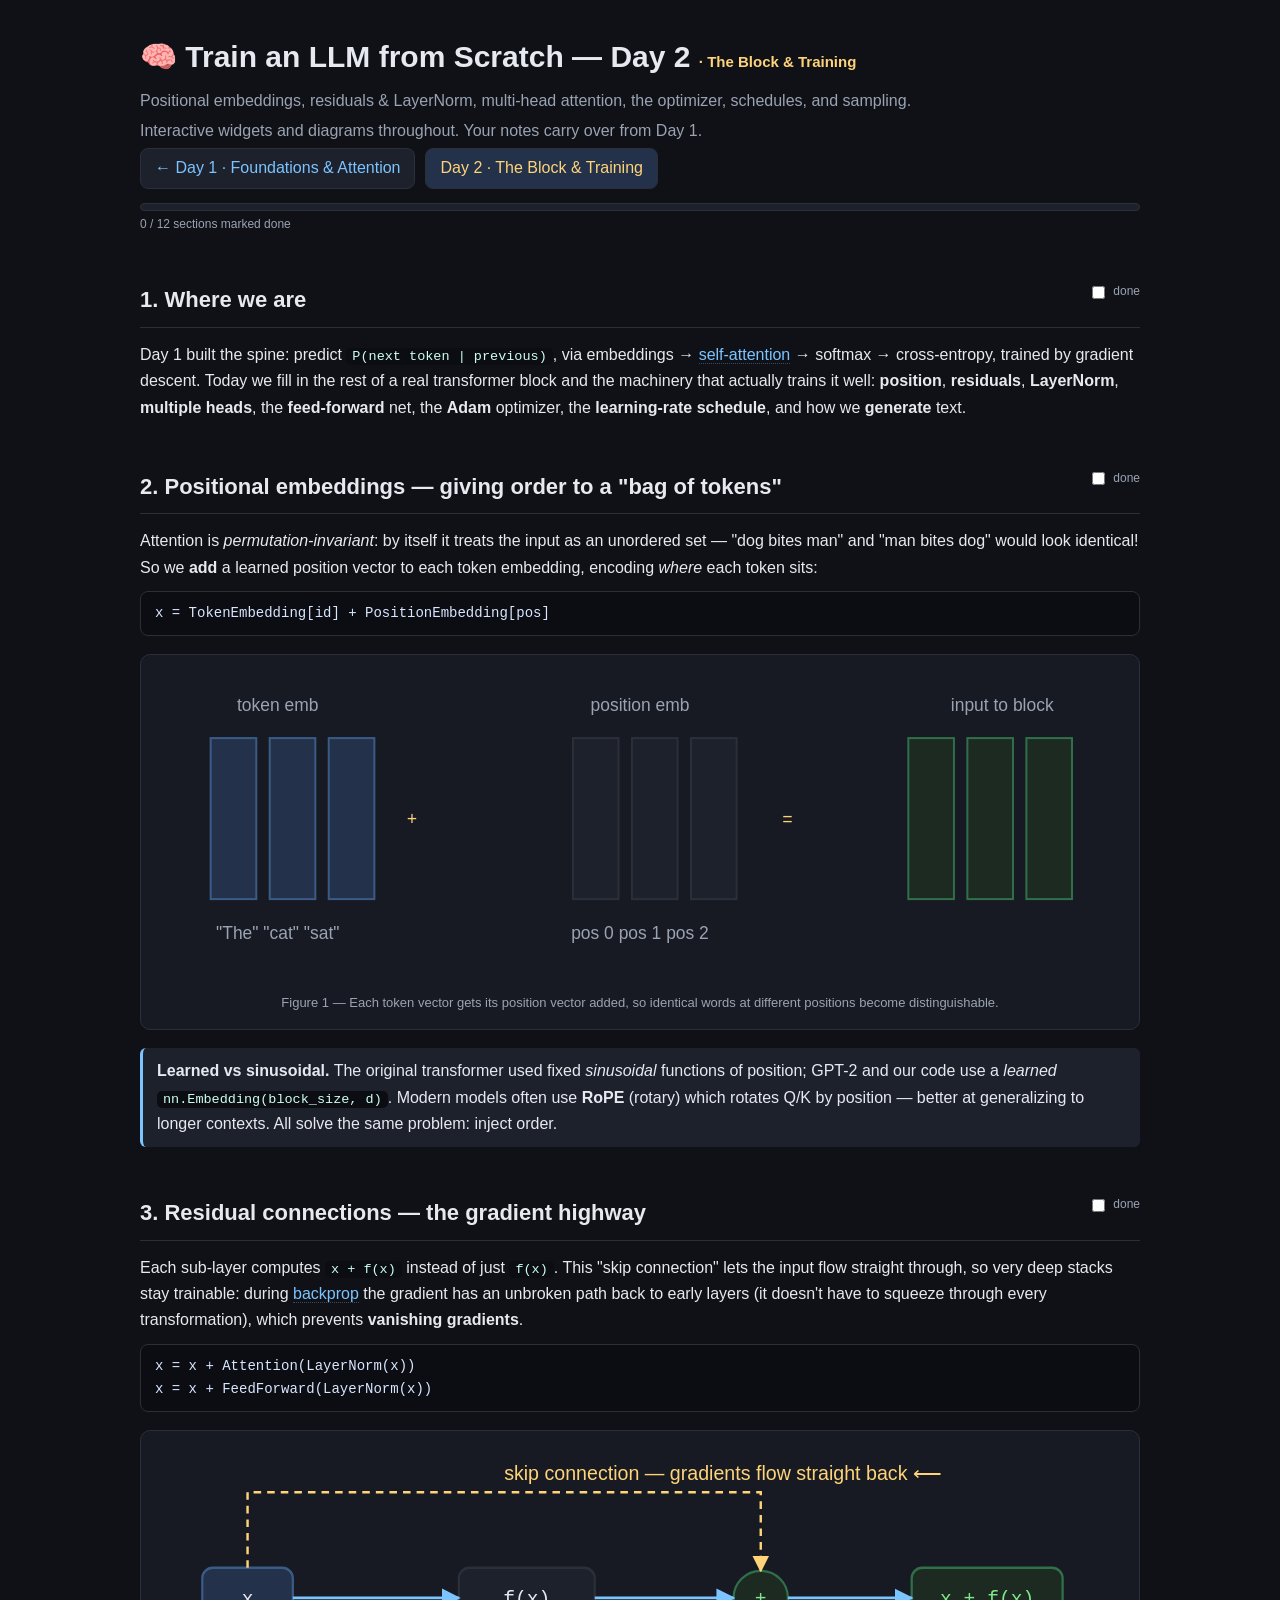
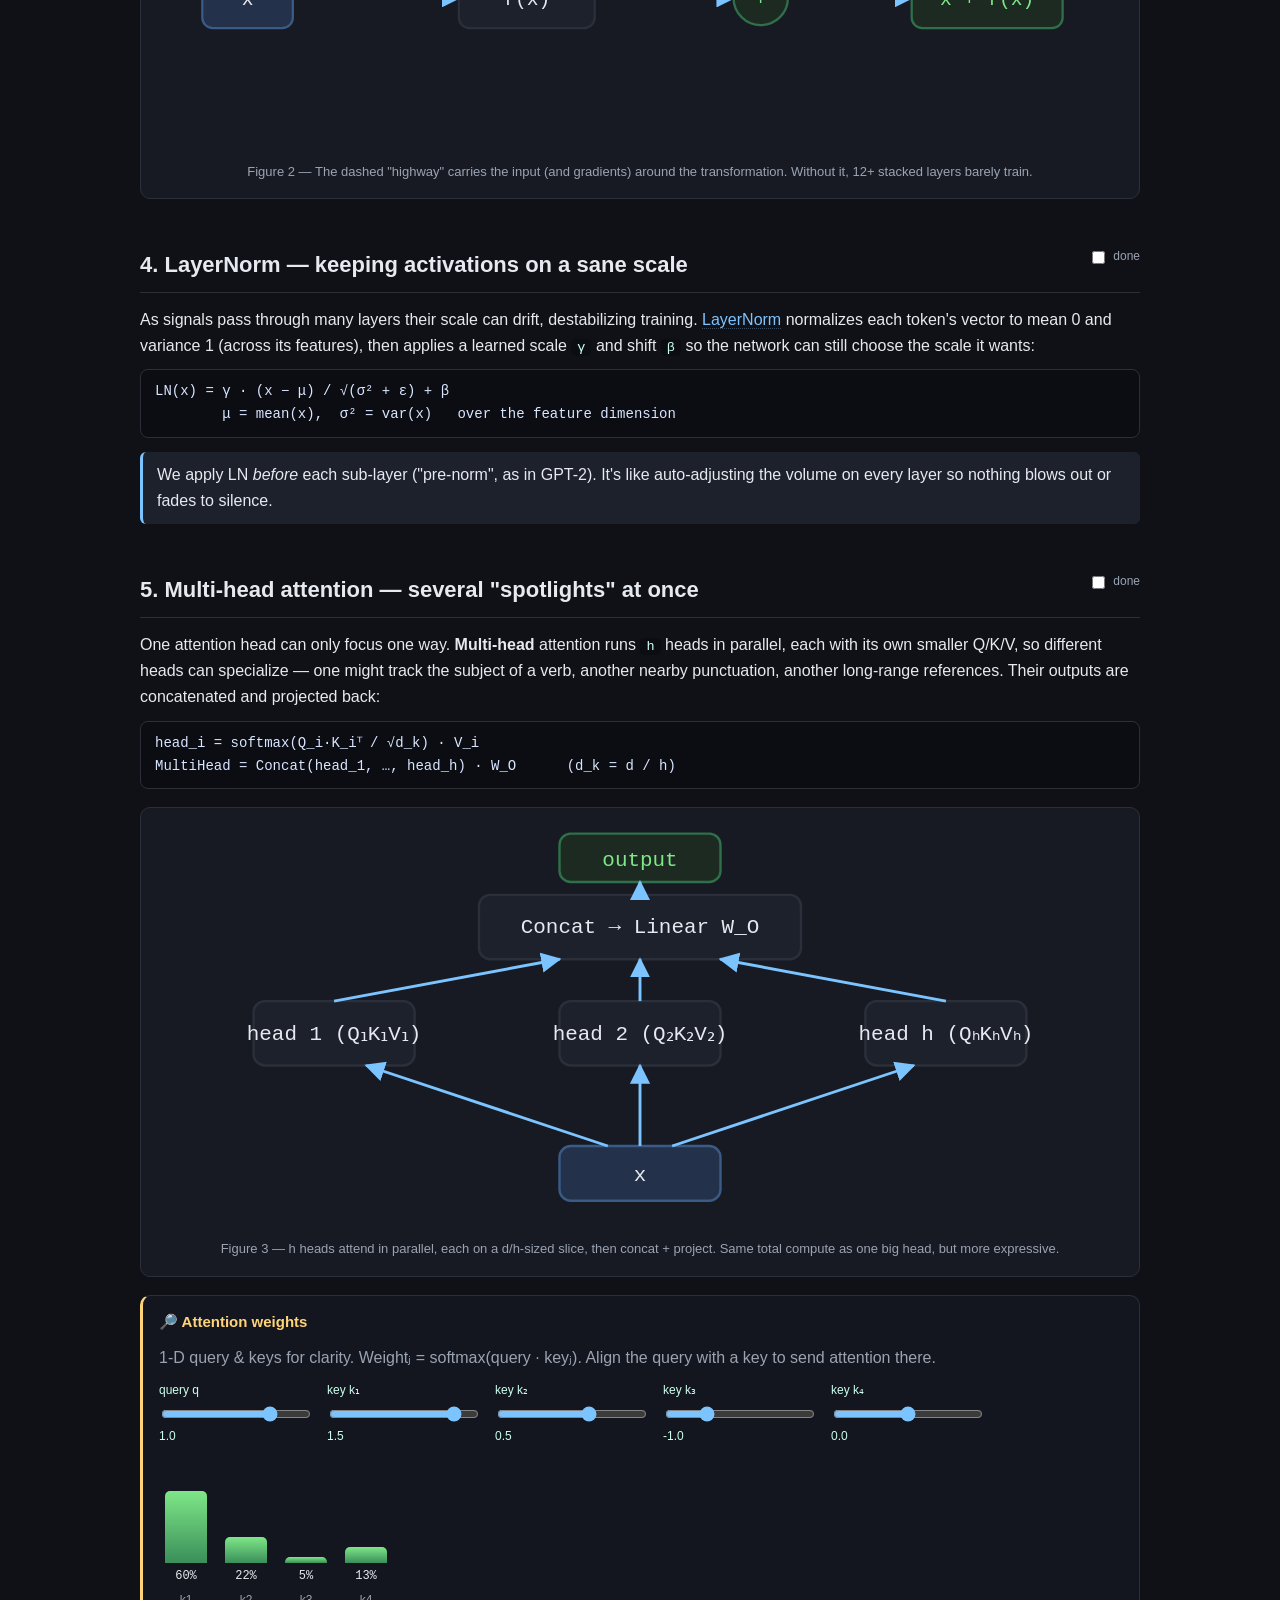
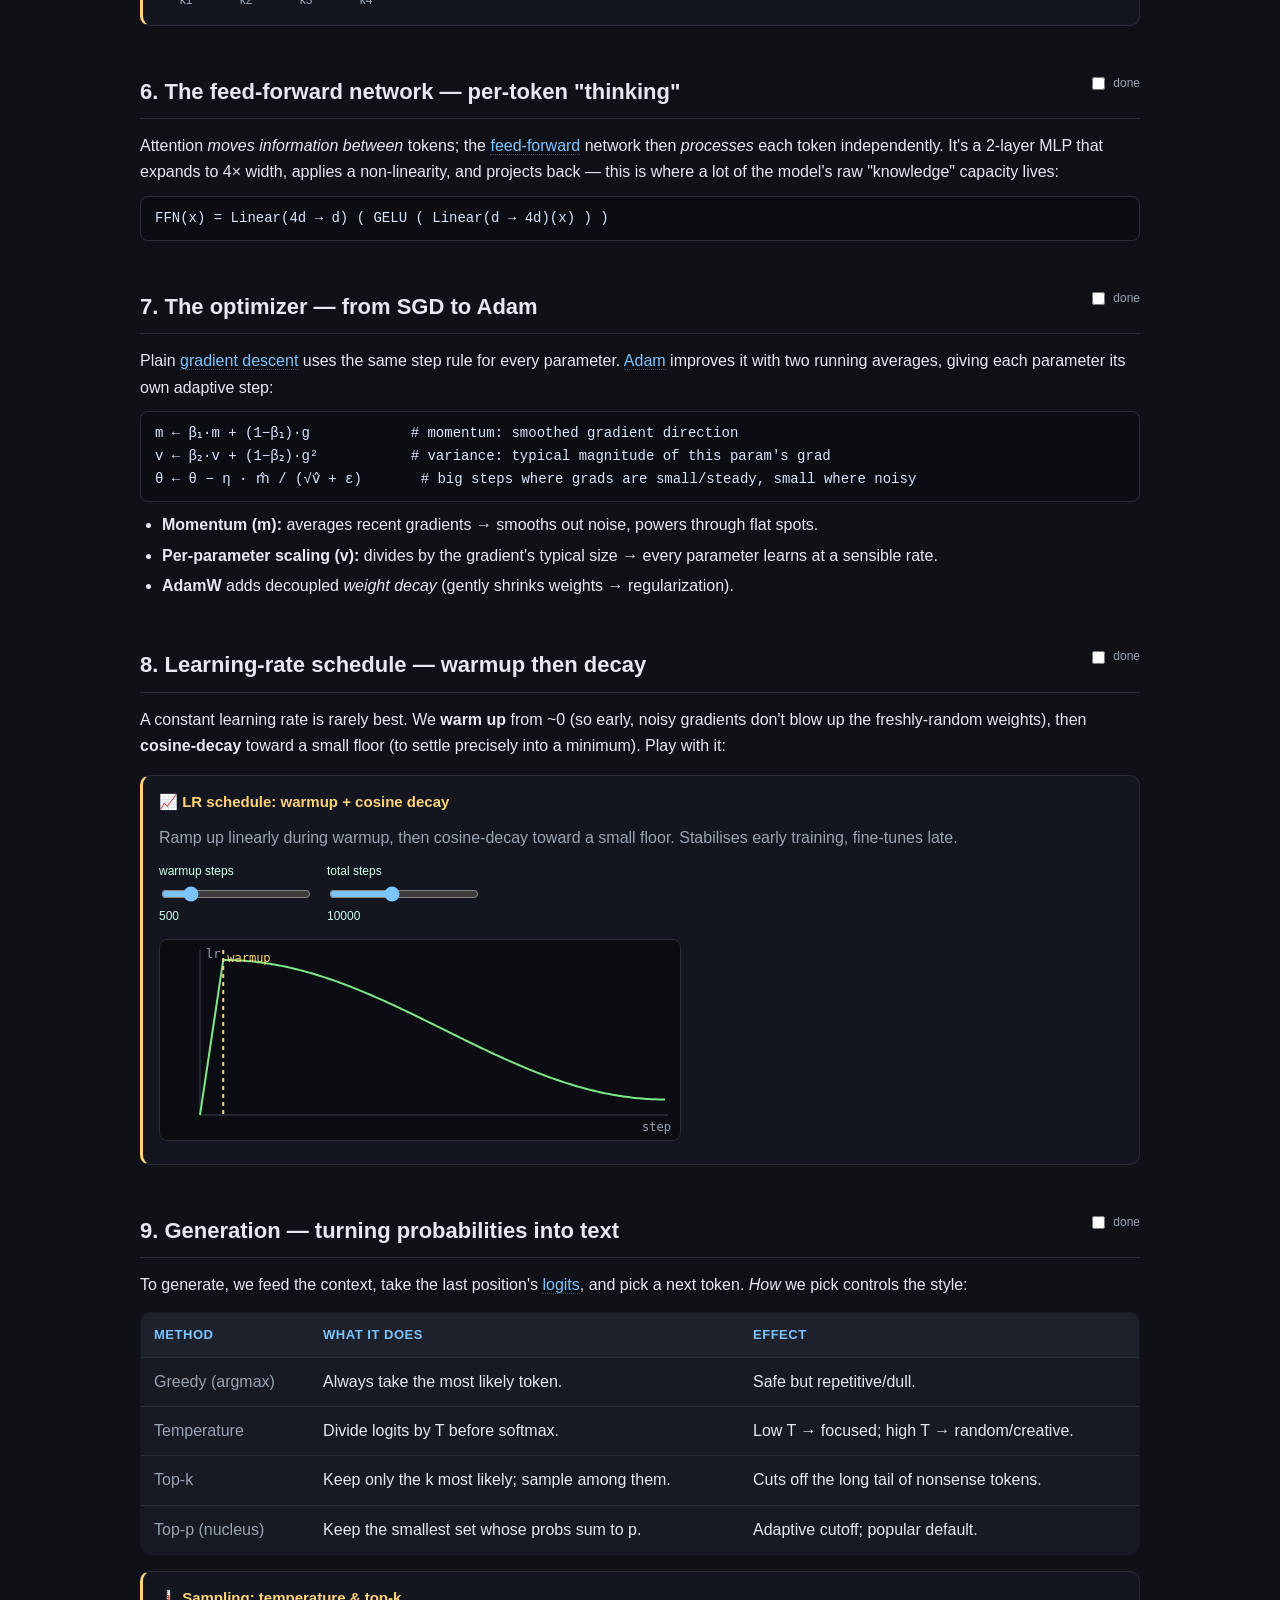
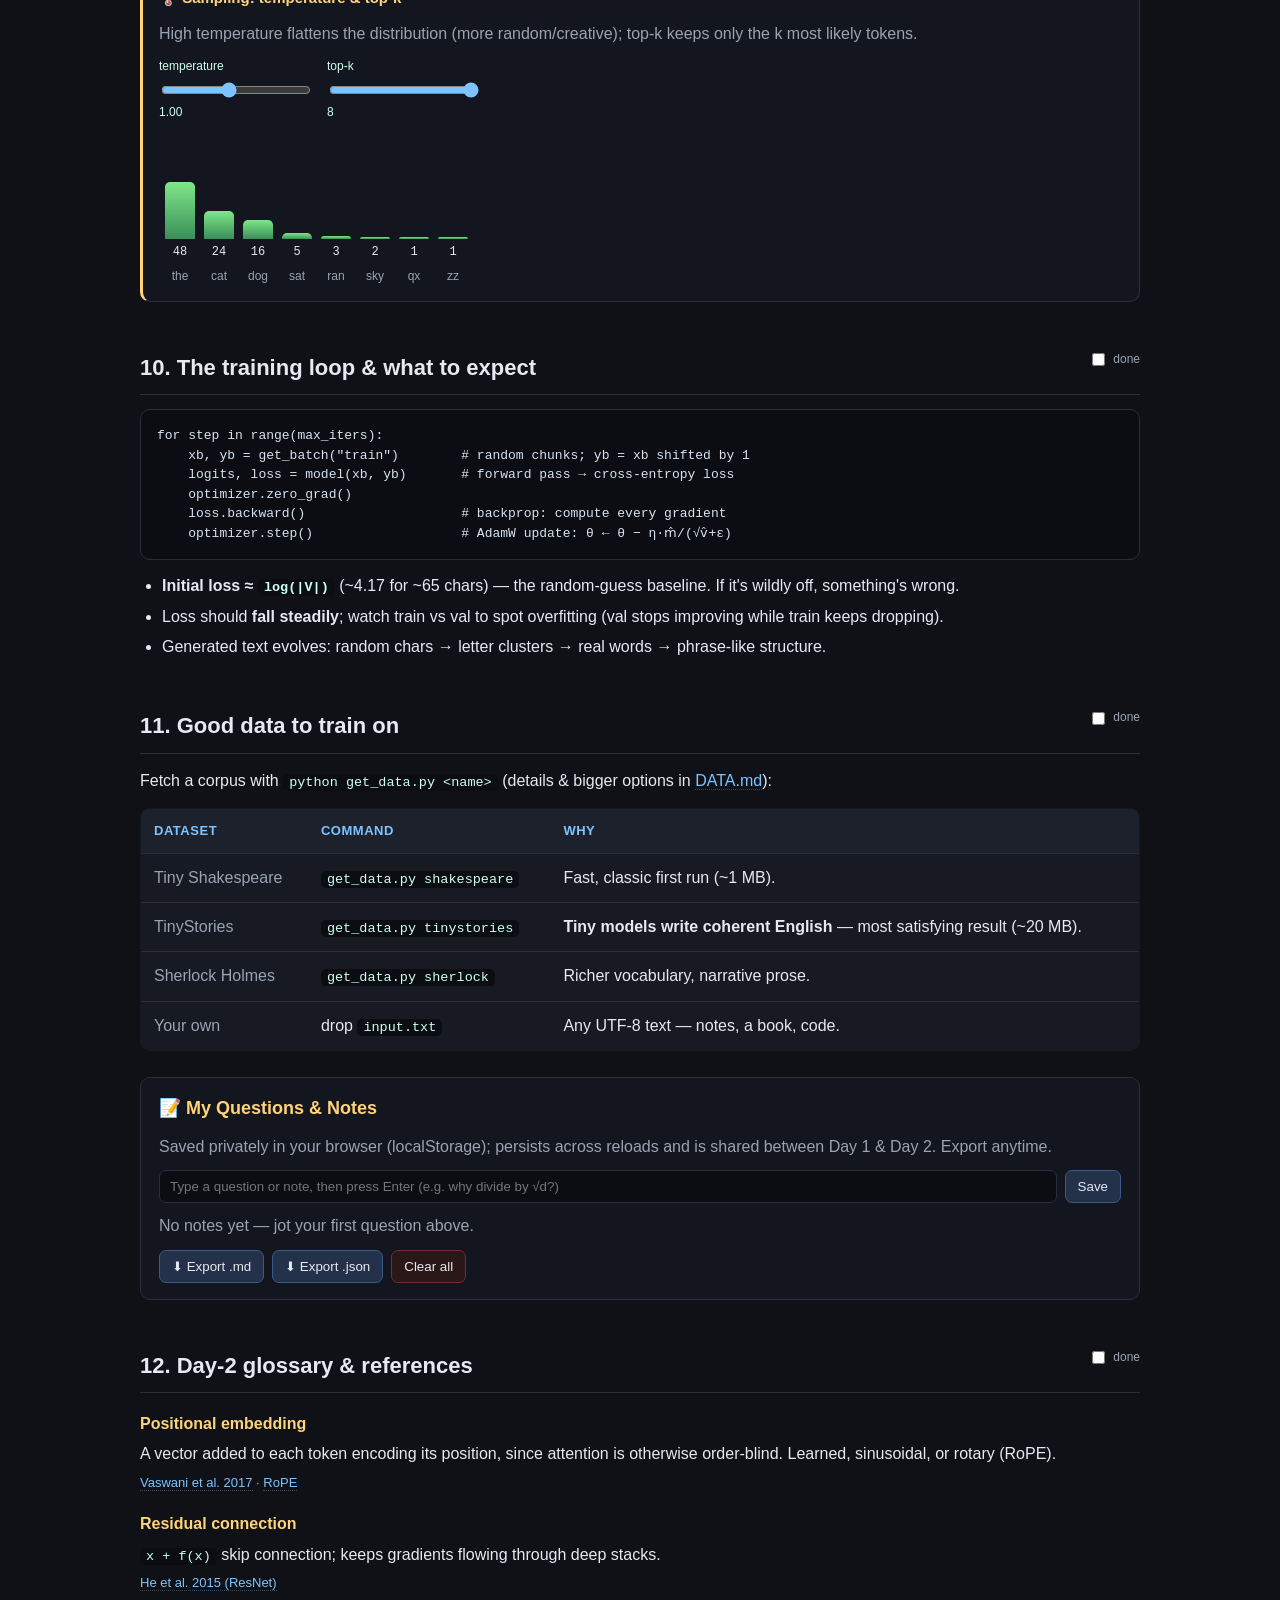
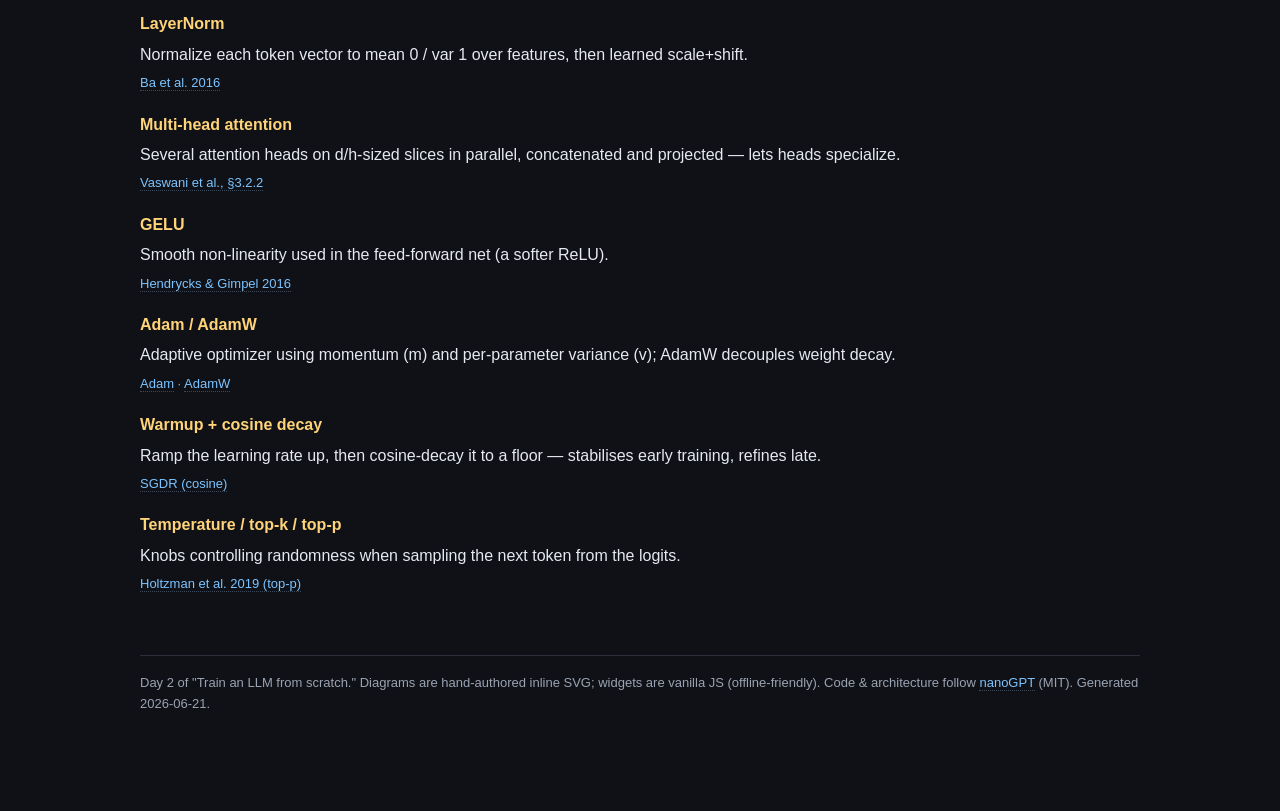
==== gpt_tutorial/day2.html @ d4f3168d "Make tutorial interactive + add Day 2, datasets, and question logging - assets/app.js + app.css: loc" ====
<!DOCTYPE html>
<html lang="en">
<head>
<meta charset="utf-8">
<meta name="viewport" content="width=device-width, initial-scale=1">
<title>Train an LLM from Scratch — Day 2</title>
<style>
  :root{
    --bg:#0f1117; --panel:#171a23; --panel2:#1d212c; --text:#e6e9ef;
    --muted:#9aa3b2; --accent:#7cc4ff; --accent2:#ffd479; --line:#2a2f3a;
    --good:#7ee787; --code:#0b0d13; --warn:#ff9d7c;
  }
  *{box-sizing:border-box}
  body{margin:0;background:var(--bg);color:var(--text);
    font:16px/1.65 -apple-system,BlinkMacSystemFont,"Segoe UI",Roboto,Helvetica,Arial,sans-serif;}
  .wrap{max-width:1040px;margin:0 auto;padding:32px 20px 96px;}
  header h1{font-size:30px;margin:0 0 6px;}
  header .sub{color:var(--muted);margin:0 0 4px;}
  h2{margin:48px 0 14px;font-size:22px;border-bottom:1px solid var(--line);padding-bottom:8px;}
  h3{margin:26px 0 10px;font-size:18px;color:var(--accent2);}
  p{margin:10px 0;}
  a{color:var(--accent);text-decoration:none;border-bottom:1px dotted #3a4a5a;}
  a:hover{border-bottom-style:solid;}
  code{background:var(--code);padding:1px 6px;border-radius:5px;font-family:"SF Mono",ui-monospace,Menlo,Consolas,monospace;font-size:13.5px;color:#cfe;}
  .formula{display:block;background:var(--code);border:1px solid var(--line);border-radius:8px;
    padding:10px 14px;margin:10px 0;font-family:"SF Mono",ui-monospace,Menlo,Consolas,monospace;
    font-size:14px;color:#d9e6ff;overflow-x:auto;white-space:pre;}
  table{width:100%;border-collapse:collapse;margin:14px 0;background:var(--panel);
    border:1px solid var(--line);border-radius:10px;overflow:hidden;}
  th,td{text-align:left;padding:11px 13px;border-bottom:1px solid var(--line);vertical-align:top;}
  th{background:var(--panel2);color:var(--accent);font-size:13px;text-transform:uppercase;letter-spacing:.04em;}
  tr:last-child td{border-bottom:none;}
  td:first-child{color:var(--muted);}
  .glossary dt{font-weight:700;color:var(--accent2);margin-top:18px;}
  .glossary dd{margin:4px 0 0;}
  .glossary .refs{font-size:13px;color:var(--muted);margin-top:4px;}
  pre.code{background:var(--code);border:1px solid var(--line);border-radius:10px;
    padding:16px;overflow-x:auto;font-size:13px;line-height:1.5;
    font-family:"SF Mono",ui-monospace,Menlo,Consolas,monospace;color:#d6e2f0;}
  .note{background:var(--panel2);border-left:3px solid var(--accent);padding:10px 14px;border-radius:6px;margin:14px 0;}
  ul{margin:8px 0;padding-left:22px;} li{margin:4px 0;}
  footer{margin-top:60px;color:var(--muted);font-size:13px;border-top:1px solid var(--line);padding-top:16px;}
  .back{font-size:12px;color:var(--muted);}
  figure{margin:18px 0;background:var(--panel);border:1px solid var(--line);border-radius:10px;padding:16px;}
  figure svg{display:block;width:100%;height:auto;}
  figcaption{color:var(--muted);font-size:13px;margin-top:12px;text-align:center;}
  figure svg text{fill:#e6e9ef;font-family:-apple-system,Segoe UI,Roboto,sans-serif;font-size:13px;}
  figure svg .mut{fill:#9aa3b2;} figure svg .acc{fill:#7cc4ff;} figure svg .acc2{fill:#ffd479;}
  figure svg .good{fill:#7ee787;} figure svg .warn{fill:#ff9d7c;}
  figure svg .mono{font-family:"SF Mono",ui-monospace,Menlo,Consolas,monospace;}
  figure svg .box{fill:#1d212c;stroke:#2a2f3a;stroke-width:1.5;}
  figure svg .boxa{fill:#23314a;stroke:#3a5b86;stroke-width:1.5;}
  figure svg .boxg{fill:#1d2a22;stroke:#2f6f49;stroke-width:1.5;}
  figure svg .edge{stroke:#7cc4ff;stroke-width:1.8;fill:none;}
  figure svg .edged{stroke:#ffd479;stroke-width:1.6;fill:none;stroke-dasharray:5 4;}
  figure svg .axis{stroke:#3a4150;stroke-width:1.2;}
</style>
<link rel="stylesheet" href="assets/app.css">
</head>
<body data-page="day2">
<svg width="0" height="0" style="position:absolute" aria-hidden="true"><defs>
  <marker id="arrow" viewBox="0 0 10 10" refX="9" refY="5" markerWidth="7" markerHeight="7" orient="auto-start-reverse">
    <path d="M0,0 L10,5 L0,10 z" fill="#7cc4ff"/></marker>
  <marker id="arrowy" viewBox="0 0 10 10" refX="9" refY="5" markerWidth="7" markerHeight="7" orient="auto-start-reverse">
    <path d="M0,0 L10,5 L0,10 z" fill="#ffd479"/></marker>
  <marker id="arrowg" viewBox="0 0 10 10" refX="9" refY="5" markerWidth="7" markerHeight="7" orient="auto-start-reverse">
    <path d="M0,0 L10,5 L0,10 z" fill="#7ee787"/></marker>
</defs></svg>

<div class="wrap">

<header>
  <h1>🧠 Train an LLM from Scratch — Day 2 <span style="font-size:15px;color:var(--accent2)">· The Block &amp; Training</span></h1>
  <p class="sub">Positional embeddings, residuals &amp; LayerNorm, multi-head attention, the optimizer, schedules, and sampling.</p>
  <p class="sub">Interactive widgets and diagrams throughout. Your notes carry over from Day 1.</p>
</header>

<nav class="topnav">
  <a href="day1.html">← Day 1 · Foundations &amp; Attention</a>
  <a href="day2.html" class="active">Day 2 · The Block &amp; Training</a>
</nav>
<div id="progress-wrap">
  <div id="progress-track"><div id="progress-bar"></div></div>
  <div id="progress-label"></div>
</div>

<!-- ============================ RECAP ============================ -->
<h2 id="recap">1. Where we are</h2>
<p>
Day 1 built the spine: predict <code>P(next token | previous)</code>, via embeddings → <a href="day1.html#attention">self-attention</a> → softmax → cross-entropy, trained by gradient descent. Today we fill in the rest of a real transformer block and the machinery that actually trains it well: <b>position</b>, <b>residuals</b>, <b>LayerNorm</b>, <b>multiple heads</b>, the <b>feed-forward</b> net, the <b>Adam</b> optimizer, the <b>learning-rate schedule</b>, and how we <b>generate</b> text.
</p>

<!-- ============================ POSITIONAL ============================ -->
<h2 id="position">2. Positional embeddings — giving order to a "bag of tokens"</h2>
<p>
Attention is <em>permutation-invariant</em>: by itself it treats the input as an unordered set — "dog bites man" and "man bites dog" would look identical! So we <b>add</b> a learned position vector to each token embedding, encoding <em>where</em> each token sits:
</p>
<span class="formula">x = TokenEmbedding[id] + PositionEmbedding[pos]</span>

<figure>
<svg viewBox="0 0 720 230" role="img" aria-label="Positional embeddings added to token embeddings">
  <text x="90" y="30" text-anchor="middle" class="mut">token emb</text>
  <text x="90" y="200" text-anchor="middle" class="mut">"The"  "cat"  "sat"</text>
  <text x="360" y="30" text-anchor="middle" class="mut">position emb</text>
  <text x="360" y="200" text-anchor="middle" class="mut">pos 0   pos 1   pos 2</text>
  <text x="630" y="30" text-anchor="middle" class="mut">input to block</text>

  <!-- token vectors -->
  <g class="mono" font-size="11" text-anchor="middle">
    <rect class="boxa" x="40"  y="50" width="34" height="120"/>
    <rect class="boxa" x="84"  y="50" width="34" height="120"/>
    <rect class="boxa" x="128" y="50" width="34" height="120"/>
  </g>
  <text x="190" y="115" text-anchor="middle" class="acc2 mono" font-size="20">+</text>
  <!-- position vectors -->
  <g class="mono" font-size="11" text-anchor="middle">
    <rect class="box" x="310" y="50" width="34" height="120"/>
    <rect class="box" x="354" y="50" width="34" height="120"/>
    <rect class="box" x="398" y="50" width="34" height="120"/>
  </g>
  <text x="470" y="115" text-anchor="middle" class="acc2 mono" font-size="20">=</text>
  <!-- result -->
  <g class="mono" font-size="11" text-anchor="middle">
    <rect class="boxg" x="560" y="50" width="34" height="120"/>
    <rect class="boxg" x="604" y="50" width="34" height="120"/>
    <rect class="boxg" x="648" y="50" width="34" height="120"/>
  </g>
</svg>
<figcaption>Figure 1 — Each token vector gets its position vector added, so identical words at different positions become distinguishable.</figcaption>
</figure>
<p class="note"><b>Learned vs sinusoidal.</b> The original transformer used fixed <em>sinusoidal</em> functions of position; GPT-2 and our code use a <em>learned</em> <code>nn.Embedding(block_size, d)</code>. Modern models often use <b>RoPE</b> (rotary) which rotates Q/K by position — better at generalizing to longer contexts. All solve the same problem: inject order.</p>

<!-- ============================ RESIDUALS ============================ -->
<h2 id="residual">3. Residual connections — the gradient highway</h2>
<p>
Each sub-layer computes <code>x + f(x)</code> instead of just <code>f(x)</code>. This "skip connection" lets the input flow straight through, so very deep stacks stay trainable: during <a href="day1.html#g-backprop">backprop</a> the gradient has an unbroken path back to early layers (it doesn't have to squeeze through every transformation), which prevents <b>vanishing gradients</b>.
</p>
<span class="formula">x = x + Attention(LayerNorm(x))
x = x + FeedForward(LayerNorm(x))</span>

<figure>
<svg viewBox="0 0 640 200" role="img" aria-label="Residual connection gradient highway">
  <rect class="boxa" x="30" y="80" width="60" height="40" rx="7"/><text x="60" y="105" text-anchor="middle" class="mono">x</text>
  <rect class="box"  x="200" y="80" width="90" height="40" rx="7"/><text x="245" y="105" text-anchor="middle" class="mono" font-size="12">f(x)</text>
  <circle cx="400" cy="100" r="18" class="boxg"/><text x="400" y="105" text-anchor="middle" class="good mono">+</text>
  <rect class="boxg" x="500" y="80" width="100" height="40" rx="7"/><text x="550" y="105" text-anchor="middle" class="mono good">x + f(x)</text>
  <!-- main path -->
  <path class="edge" d="M90,100 H200" marker-end="url(#arrow)"/>
  <path class="edge" d="M290,100 H382" marker-end="url(#arrow)"/>
  <path class="edge" d="M418,100 H500" marker-end="url(#arrow)"/>
  <!-- skip highway -->
  <path class="edged" d="M60,80 V30 H400 V82" marker-end="url(#arrowy)"/>
  <text x="230" y="22" class="acc2" font-size="12">skip connection — gradients flow straight back ⟵</text>
</svg>
<figcaption>Figure 2 — The dashed "highway" carries the input (and gradients) around the transformation. Without it, 12+ stacked layers barely train.</figcaption>
</figure>

<!-- ============================ LAYERNORM ============================ -->
<h2 id="layernorm">4. LayerNorm — keeping activations on a sane scale</h2>
<p>
As signals pass through many layers their scale can drift, destabilizing training. <a href="day1.html#g-layernorm">LayerNorm</a> normalizes each token's vector to mean 0 and variance 1 (across its features), then applies a learned scale <code>γ</code> and shift <code>β</code> so the network can still choose the scale it wants:
</p>
<span class="formula">LN(x) = γ · (x − μ) / √(σ² + ε) + β
        μ = mean(x),  σ² = var(x)   over the feature dimension</span>
<p class="note">We apply LN <em>before</em> each sub-layer ("pre-norm", as in GPT-2). It's like auto-adjusting the volume on every layer so nothing blows out or fades to silence.</p>

<!-- ============================ MULTI-HEAD ============================ -->
<h2 id="multihead">5. Multi-head attention — several "spotlights" at once</h2>
<p>
One attention head can only focus one way. <b>Multi-head</b> attention runs <code>h</code> heads in parallel, each with its own smaller Q/K/V, so different heads can specialize — one might track the subject of a verb, another nearby punctuation, another long-range references. Their outputs are concatenated and projected back:
</p>
<span class="formula">head_i = softmax(Q_i·K_iᵀ / √d_k) · V_i
MultiHead = Concat(head_1, …, head_h) · W_O      (d_k = d / h)</span>

<figure>
<svg viewBox="0 0 600 250" role="img" aria-label="Multi-head attention">
  <rect class="boxa" x="250" y="200" width="100" height="34" rx="7"/><text x="300" y="222" text-anchor="middle" class="mono">x</text>
  <rect class="box" x="60"  y="110" width="100" height="40" rx="7"/><text x="110" y="134" text-anchor="middle" class="mono" font-size="11">head 1 (Q₁K₁V₁)</text>
  <rect class="box" x="250" y="110" width="100" height="40" rx="7"/><text x="300" y="134" text-anchor="middle" class="mono" font-size="11">head 2 (Q₂K₂V₂)</text>
  <rect class="box" x="440" y="110" width="100" height="40" rx="7"/><text x="490" y="134" text-anchor="middle" class="mono" font-size="11">head h (QₕKₕVₕ)</text>
  <path class="edge" d="M280,200 L130,150" marker-end="url(#arrow)"/>
  <path class="edge" d="M300,200 L300,150" marker-end="url(#arrow)"/>
  <path class="edge" d="M320,200 L470,150" marker-end="url(#arrow)"/>
  <rect class="box" x="200" y="44" width="200" height="40" rx="7"/><text x="300" y="68" text-anchor="middle" class="mono" font-size="12">Concat → Linear W_O</text>
  <path class="edge" d="M110,110 L250,84" marker-end="url(#arrow)"/>
  <path class="edge" d="M300,110 L300,84" marker-end="url(#arrow)"/>
  <path class="edge" d="M490,110 L350,84" marker-end="url(#arrow)"/>
  <rect class="boxg" x="250" y="6" width="100" height="30" rx="7"/><text x="300" y="26" text-anchor="middle" class="mono good">output</text>
  <path class="edge" d="M300,44 V36" marker-end="url(#arrow)"/>
</svg>
<figcaption>Figure 3 — h heads attend in parallel, each on a d/h-sized slice, then concat + project. Same total compute as one big head, but more expressive.</figcaption>
</figure>

<div class="widget" id="w-attn"></div>

<!-- ============================ FFN ============================ -->
<h2 id="ffn">6. The feed-forward network — per-token "thinking"</h2>
<p>
Attention <em>moves information between</em> tokens; the <a href="day1.html#g-ffn">feed-forward</a> network then <em>processes</em> each token independently. It's a 2-layer MLP that expands to 4× width, applies a non-linearity, and projects back — this is where a lot of the model's raw "knowledge" capacity lives:
</p>
<span class="formula">FFN(x) = Linear(4d → d) ( GELU ( Linear(d → 4d)(x) ) )</span>

<!-- ============================ OPTIMIZER ============================ -->
<h2 id="optimizer">7. The optimizer — from SGD to Adam</h2>
<p>Plain <a href="day1.html#g-gd">gradient descent</a> uses the same step rule for every parameter. <a href="day1.html#g-adam">Adam</a> improves it with two running averages, giving each parameter its own adaptive step:</p>
<span class="formula">m ← β₁·m + (1−β₁)·g            # momentum: smoothed gradient direction
v ← β₂·v + (1−β₂)·g²           # variance: typical magnitude of this param's grad
θ ← θ − η · m̂ / (√v̂ + ε)       # big steps where grads are small/steady, small where noisy</span>
<ul>
  <li><b>Momentum (m):</b> averages recent gradients → smooths out noise, powers through flat spots.</li>
  <li><b>Per-parameter scaling (v):</b> divides by the gradient's typical size → every parameter learns at a sensible rate.</li>
  <li><b>AdamW</b> adds decoupled <em>weight decay</em> (gently shrinks weights → regularization).</li>
</ul>

<!-- ============================ LR SCHEDULE ============================ -->
<h2 id="schedule">8. Learning-rate schedule — warmup then decay</h2>
<p>A constant learning rate is rarely best. We <b>warm up</b> from ~0 (so early, noisy gradients don't blow up the freshly-random weights), then <b>cosine-decay</b> toward a small floor (to settle precisely into a minimum). Play with it:</p>
<div class="widget" id="w-lr"></div>

<!-- ============================ GENERATION ============================ -->
<h2 id="generation">9. Generation — turning probabilities into text</h2>
<p>To generate, we feed the context, take the last position's <a href="day1.html#g-logits">logits</a>, and pick a next token. <em>How</em> we pick controls the style:</p>
<table>
  <thead><tr><th>Method</th><th>What it does</th><th>Effect</th></tr></thead>
  <tbody>
    <tr><td>Greedy (argmax)</td><td>Always take the most likely token.</td><td>Safe but repetitive/dull.</td></tr>
    <tr><td>Temperature</td><td>Divide logits by T before softmax.</td><td>Low T → focused; high T → random/creative.</td></tr>
    <tr><td>Top-k</td><td>Keep only the k most likely; sample among them.</td><td>Cuts off the long tail of nonsense tokens.</td></tr>
    <tr><td>Top-p (nucleus)</td><td>Keep the smallest set whose probs sum to p.</td><td>Adaptive cutoff; popular default.</td></tr>
  </tbody>
</table>
<div class="widget" id="w-sampling"></div>

<!-- ============================ TRAINING LOOP ============================ -->
<h2 id="loop">10. The training loop &amp; what to expect</h2>
<pre class="code">for step in range(max_iters):
    xb, yb = get_batch("train")        # random chunks; yb = xb shifted by 1
    logits, loss = model(xb, yb)       # forward pass → cross-entropy loss
    optimizer.zero_grad()
    loss.backward()                    # backprop: compute every gradient
    optimizer.step()                   # AdamW update: θ ← θ − η·m̂/(√v̂+ε)</pre>
<ul>
  <li><b>Initial loss ≈ <code>log(|V|)</code></b> (~4.17 for ~65 chars) — the random-guess baseline. If it's wildly off, something's wrong.</li>
  <li>Loss should <b>fall steadily</b>; watch train vs val to spot overfitting (val stops improving while train keeps dropping).</li>
  <li>Generated text evolves: <span class="mono">random chars → letter clusters → real words → phrase-like</span> structure.</li>
</ul>

<!-- ============================ DATA ============================ -->
<h2 id="data">11. Good data to train on</h2>
<p>Fetch a corpus with <code>python get_data.py &lt;name&gt;</code> (details &amp; bigger options in <a href="DATA.md">DATA.md</a>):</p>
<table>
  <thead><tr><th>Dataset</th><th>Command</th><th>Why</th></tr></thead>
  <tbody>
    <tr><td>Tiny Shakespeare</td><td><code>get_data.py shakespeare</code></td><td>Fast, classic first run (~1 MB).</td></tr>
    <tr><td>TinyStories</td><td><code>get_data.py tinystories</code></td><td><b>Tiny models write coherent English</b> — most satisfying result (~20 MB).</td></tr>
    <tr><td>Sherlock Holmes</td><td><code>get_data.py sherlock</code></td><td>Richer vocabulary, narrative prose.</td></tr>
    <tr><td>Your own</td><td>drop <code>input.txt</code></td><td>Any UTF-8 text — notes, a book, code.</td></tr>
  </tbody>
</table>

<!-- ============================ NOTES ============================ -->
<div id="notes"></div>

<!-- ============================ GLOSSARY ============================ -->
<h2 id="glossary">12. Day-2 glossary &amp; references</h2>
<dl class="glossary">
  <dt id="g-pos">Positional embedding</dt>
  <dd>A vector added to each token encoding its position, since attention is otherwise order-blind. Learned, sinusoidal, or rotary (RoPE).
    <div class="refs"><a href="https://arxiv.org/abs/1706.03762">Vaswani et al. 2017</a> · <a href="https://arxiv.org/abs/2104.09864">RoPE</a></div></dd>
  <dt id="g-res">Residual connection</dt>
  <dd><code>x + f(x)</code> skip connection; keeps gradients flowing through deep stacks.
    <div class="refs"><a href="https://arxiv.org/abs/1512.03385">He et al. 2015 (ResNet)</a></div></dd>
  <dt id="g-ln">LayerNorm</dt>
  <dd>Normalize each token vector to mean 0 / var 1 over features, then learned scale+shift.
    <div class="refs"><a href="https://arxiv.org/abs/1607.06450">Ba et al. 2016</a></div></dd>
  <dt id="g-mh">Multi-head attention</dt>
  <dd>Several attention heads on d/h-sized slices in parallel, concatenated and projected — lets heads specialize.
    <div class="refs"><a href="https://arxiv.org/abs/1706.03762">Vaswani et al., §3.2.2</a></div></dd>
  <dt id="g-gelu">GELU</dt>
  <dd>Smooth non-linearity used in the feed-forward net (a softer ReLU).
    <div class="refs"><a href="https://arxiv.org/abs/1606.08415">Hendrycks &amp; Gimpel 2016</a></div></dd>
  <dt id="g-adamw">Adam / AdamW</dt>
  <dd>Adaptive optimizer using momentum (m) and per-parameter variance (v); AdamW decouples weight decay.
    <div class="refs"><a href="https://arxiv.org/abs/1412.6980">Adam</a> · <a href="https://arxiv.org/abs/1711.05101">AdamW</a></div></dd>
  <dt id="g-warmup">Warmup + cosine decay</dt>
  <dd>Ramp the learning rate up, then cosine-decay it to a floor — stabilises early training, refines late.
    <div class="refs"><a href="https://arxiv.org/abs/1608.03983">SGDR (cosine)</a></div></dd>
  <dt id="g-sampling">Temperature / top-k / top-p</dt>
  <dd>Knobs controlling randomness when sampling the next token from the logits.
    <div class="refs"><a href="https://arxiv.org/abs/1904.09751">Holtzman et al. 2019 (top-p)</a></div></dd>
</dl>

<footer>
  Day 2 of "Train an LLM from scratch." Diagrams are hand-authored inline SVG; widgets are vanilla JS (offline-friendly).
  Code &amp; architecture follow <a href="https://github.com/karpathy/nanoGPT">nanoGPT</a> (MIT). Generated 2026-06-21.
</footer>

</div>
<script src="assets/app.js"></script>
</body>
</html>
---- gpt_tutorial/assets/app.css ----
/* Shared interactive styles for the GPT tutorial (widgets, notes, progress, nav).
   Base page styles live inline in each dayN.html; this file adds the dynamic bits. */

.topnav{display:flex;gap:10px;margin:0 0 14px;flex-wrap:wrap}
.topnav a{background:#1d212c;border:1px solid #2a2f3a;border-radius:8px;padding:6px 14px;border-bottom:1px solid #2a2f3a}
.topnav a.active{background:#23314a;color:#ffd479}

#progress-wrap{margin:6px 0 18px}
#progress-track{height:8px;background:#1d212c;border-radius:6px;overflow:hidden;border:1px solid #2a2f3a}
#progress-bar{height:100%;width:0;background:linear-gradient(90deg,#7cc4ff,#7ee787);transition:width .3s}
#progress-label{font-size:12px;color:#9aa3b2;margin-top:4px}

h2 .prog{float:right;font-size:12px;color:#9aa3b2;font-weight:400;text-transform:none;
  letter-spacing:0;cursor:pointer;display:inline-flex;align-items:center;gap:5px}
h2 .prog input{cursor:pointer}

.widget{background:#13161e;border:1px solid #2a2f3a;border-left:3px solid #ffd479;
  border-radius:10px;padding:14px 16px;margin:16px 0}
.widget h4{margin:0 0 6px;color:#ffd479;font-size:15px}
.muted{color:#9aa3b2}

.sliders{display:flex;flex-wrap:wrap;gap:14px;align-items:center;margin-top:6px}
.sliders label{display:flex;flex-direction:column;font-size:12px;color:#cfe;gap:3px;min-width:120px}
.sliders input[type=range]{width:150px;accent-color:#7cc4ff}
.sliders button{background:#23314a;color:#e6e9ef;border:1px solid #3a5b86;border-radius:7px;
  padding:6px 12px;cursor:pointer}
.sliders button:hover{background:#2c3f5e}

.bars{display:flex;gap:18px;align-items:flex-end;height:150px;margin-top:14px;padding-left:6px}
.bars.wide{gap:9px}
.bar{display:flex;flex-direction:column;align-items:center;justify-content:flex-end;gap:4px;font-size:12px}
.bar-fill{width:42px;background:linear-gradient(180deg,#7ee787,#3a8f5a);border-radius:5px 5px 0 0;
  min-height:2px;transition:height .12s}
.bars.wide .bar-fill{width:30px}
.bar-fill.zero{background:#2a2f3a}
.bar-lbl{font-family:"SF Mono",ui-monospace,Menlo,Consolas,monospace;color:#e6e9ef}

canvas{background:#0b0d13;border:1px solid #2a2f3a;border-radius:8px;margin-top:12px;max-width:100%;height:auto}

#notes{background:#13161e;border:1px solid #2a2f3a;border-radius:10px;padding:16px 18px;margin:26px 0}
#notes h3{margin:0 0 6px;color:#ffd479}
.note-input{display:flex;gap:8px;margin:10px 0}
.note-input input{flex:1;background:#0b0d13;border:1px solid #2a2f3a;border-radius:7px;padding:8px 10px;color:#e6e9ef}
.note-input button,.note-actions button{background:#23314a;color:#e6e9ef;border:1px solid #3a5b86;
  border-radius:7px;padding:8px 12px;cursor:pointer}
.note-actions{display:flex;gap:8px;margin-top:10px;flex-wrap:wrap}
.note-actions .danger{border-color:#6f2f2f;background:#2a1717}
.note-item{display:flex;justify-content:space-between;gap:10px;background:#0b0d13;border:1px solid #2a2f3a;
  border-radius:7px;padding:8px 10px;margin:6px 0}
.note-page{color:#7cc4ff;font-family:monospace;font-size:12px}
.note-time{color:#9aa3b2;font-size:11px;margin-top:3px}
.note-del{background:transparent;border:none;color:#ff9d7c;cursor:pointer;font-size:14px}
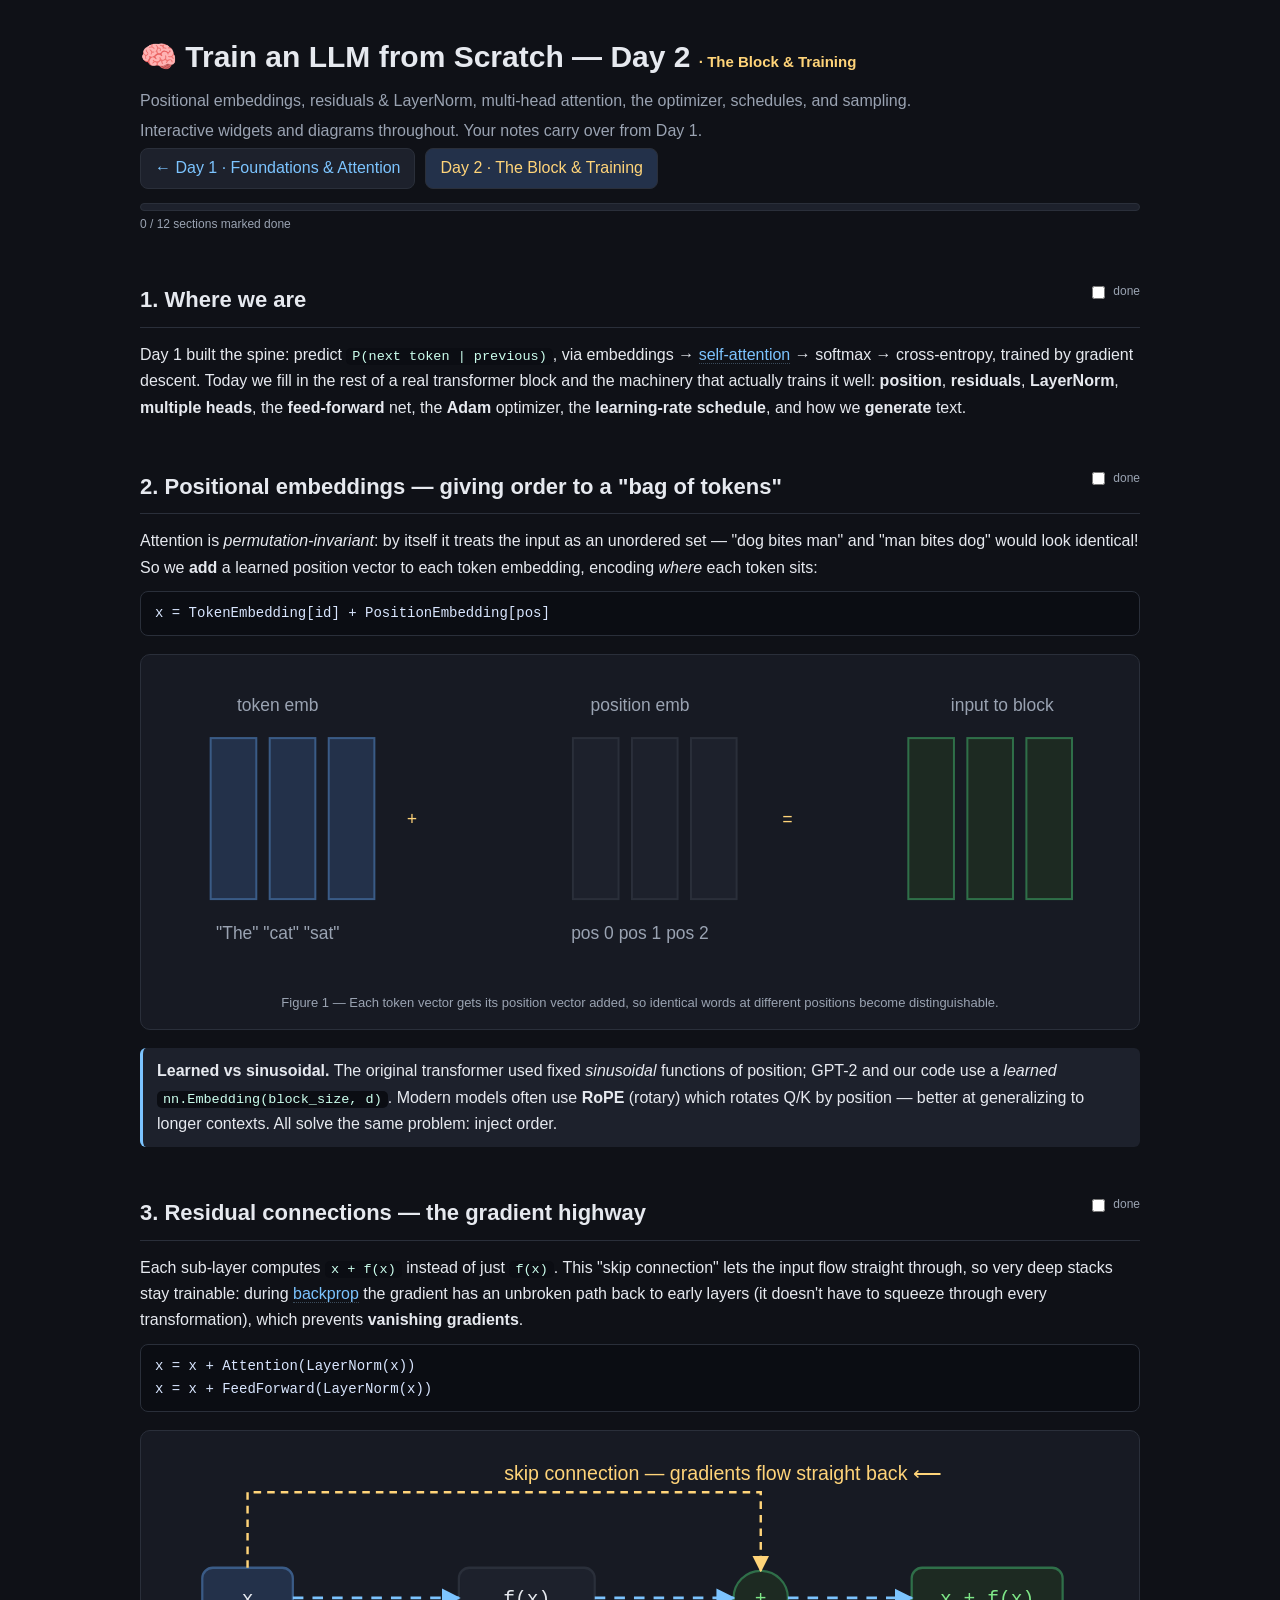
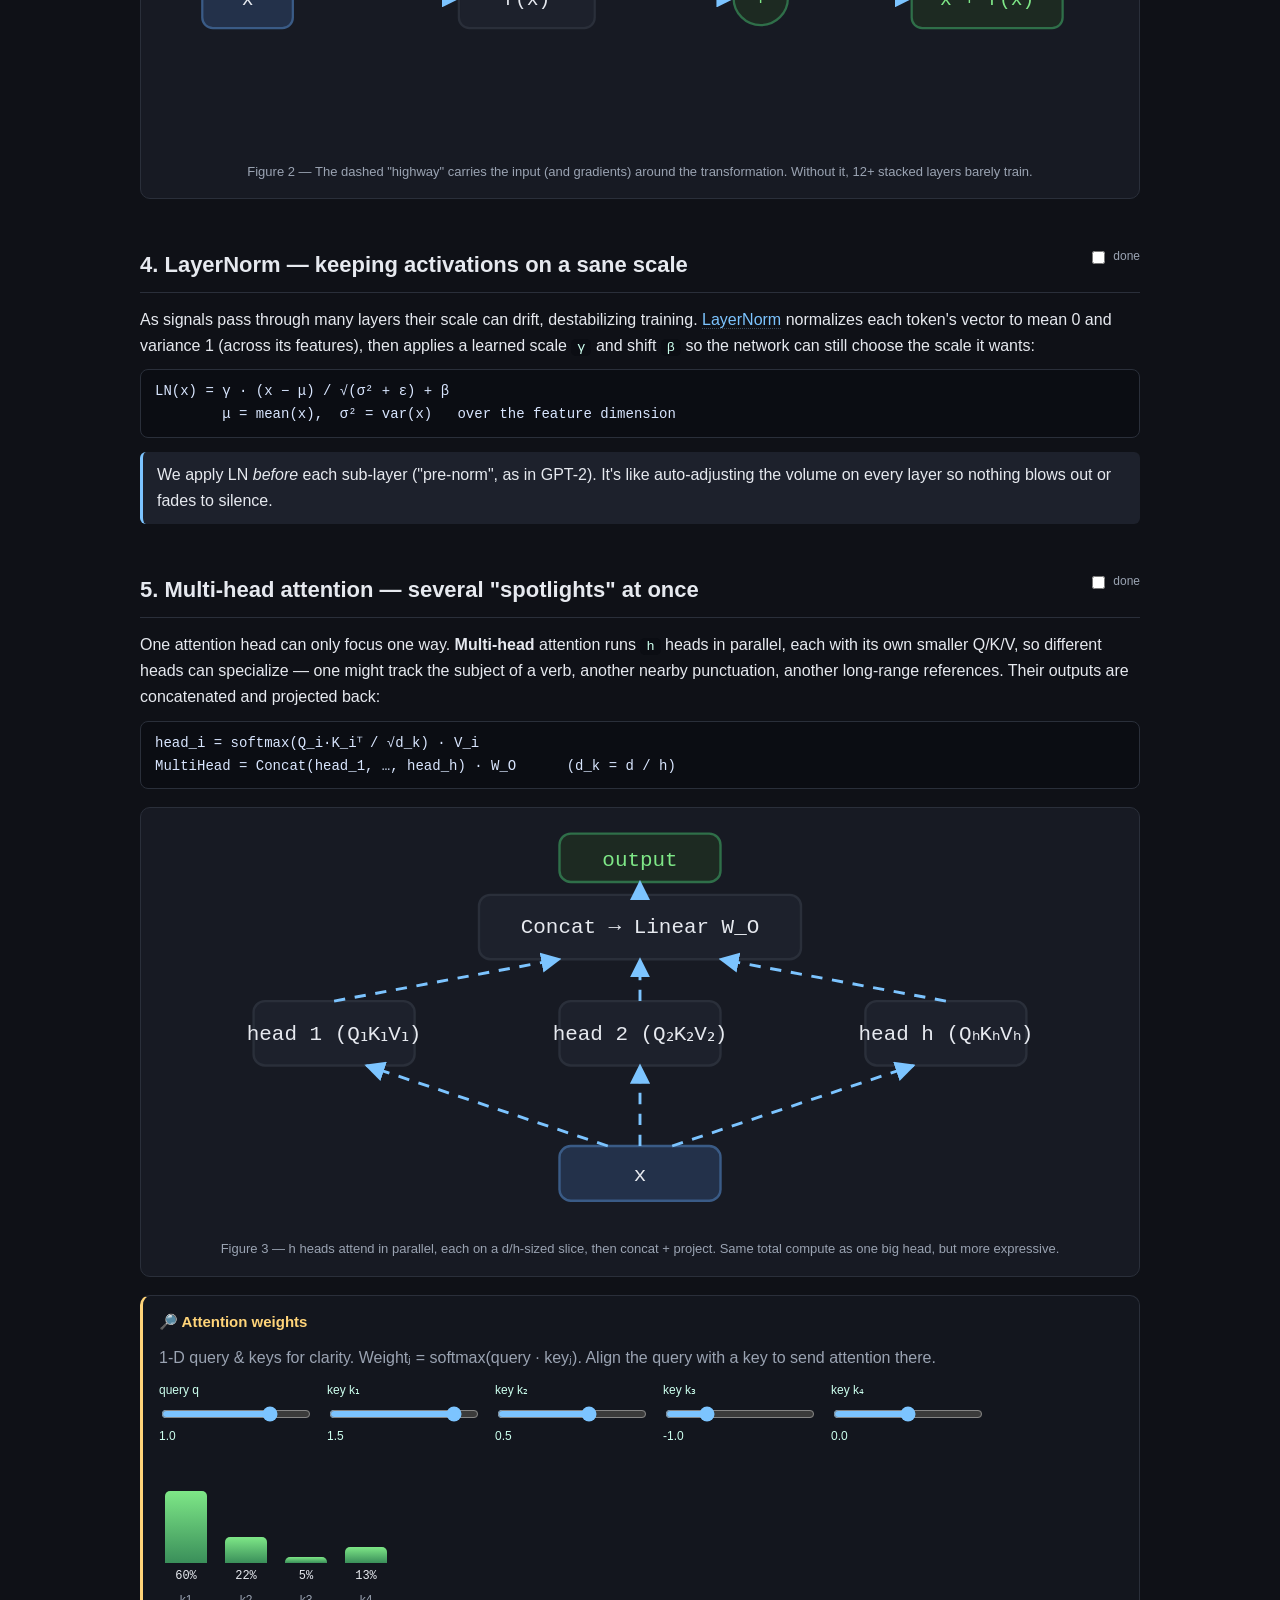
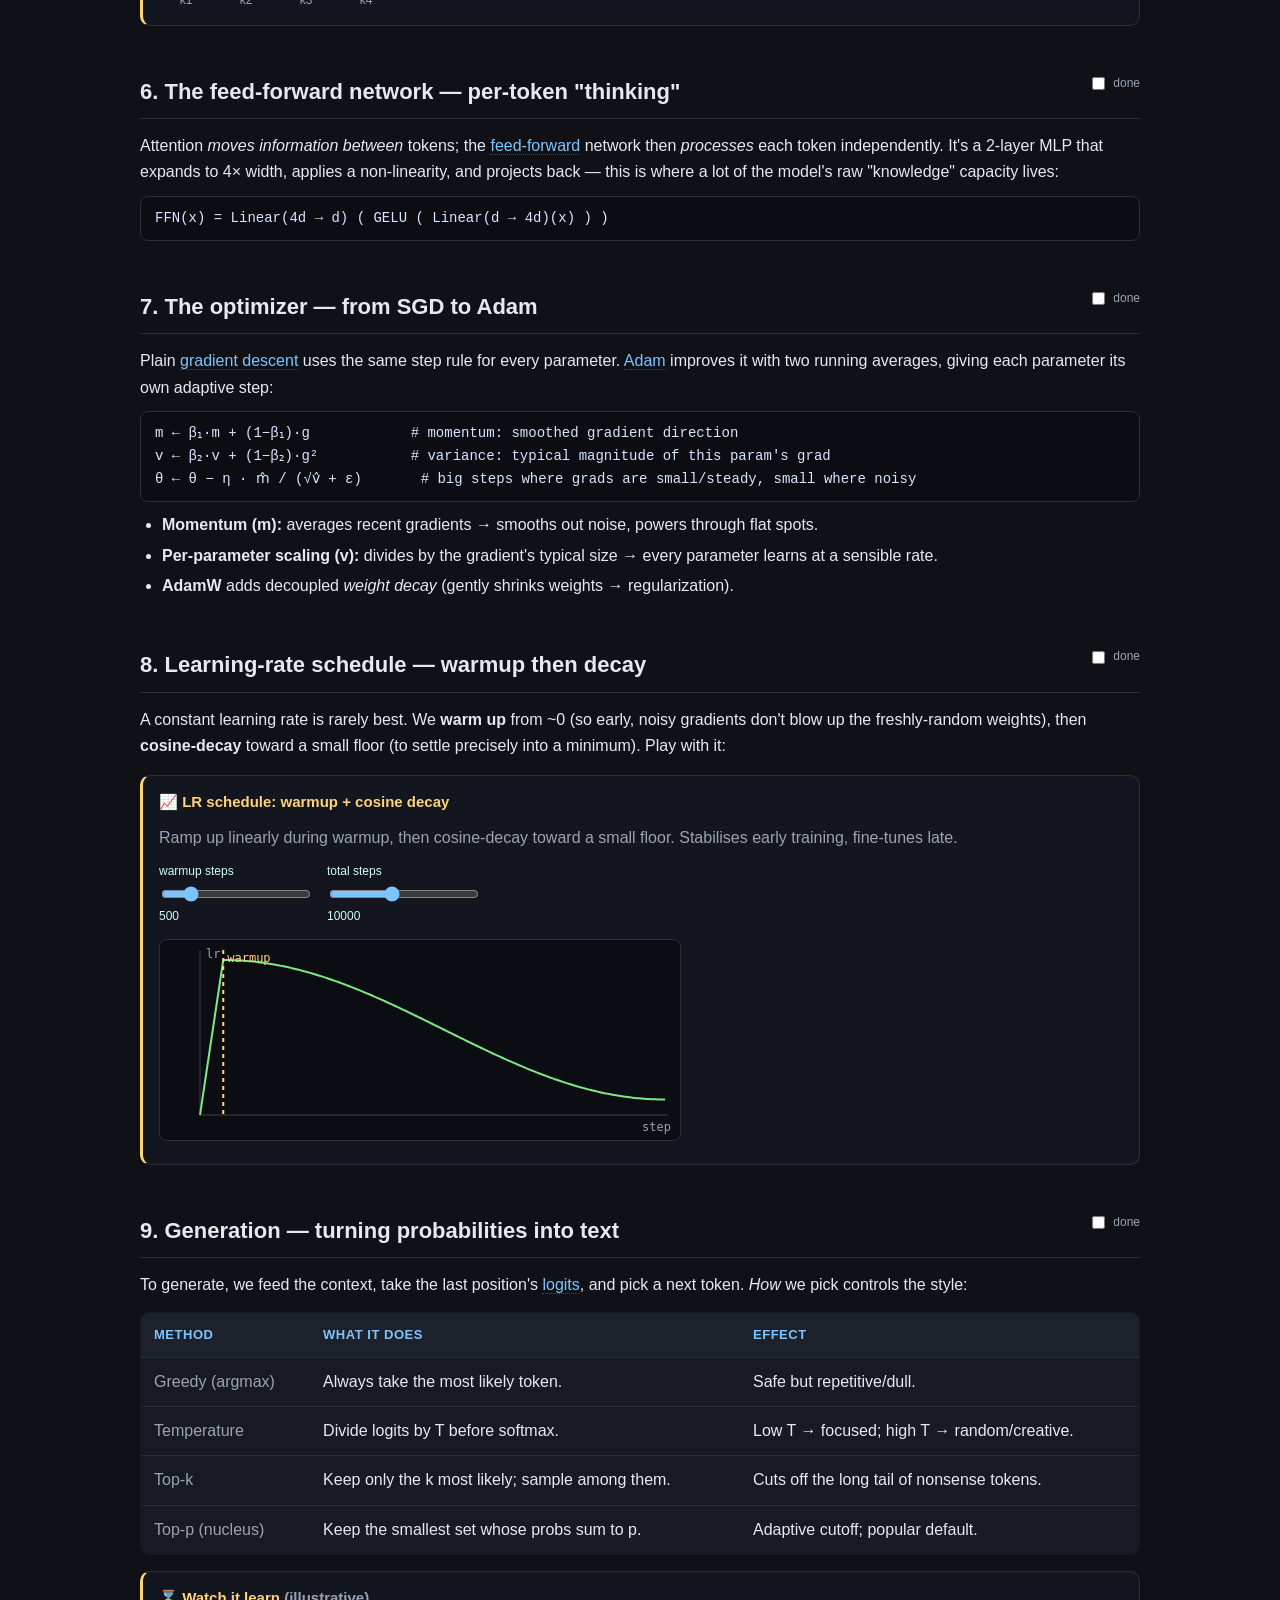
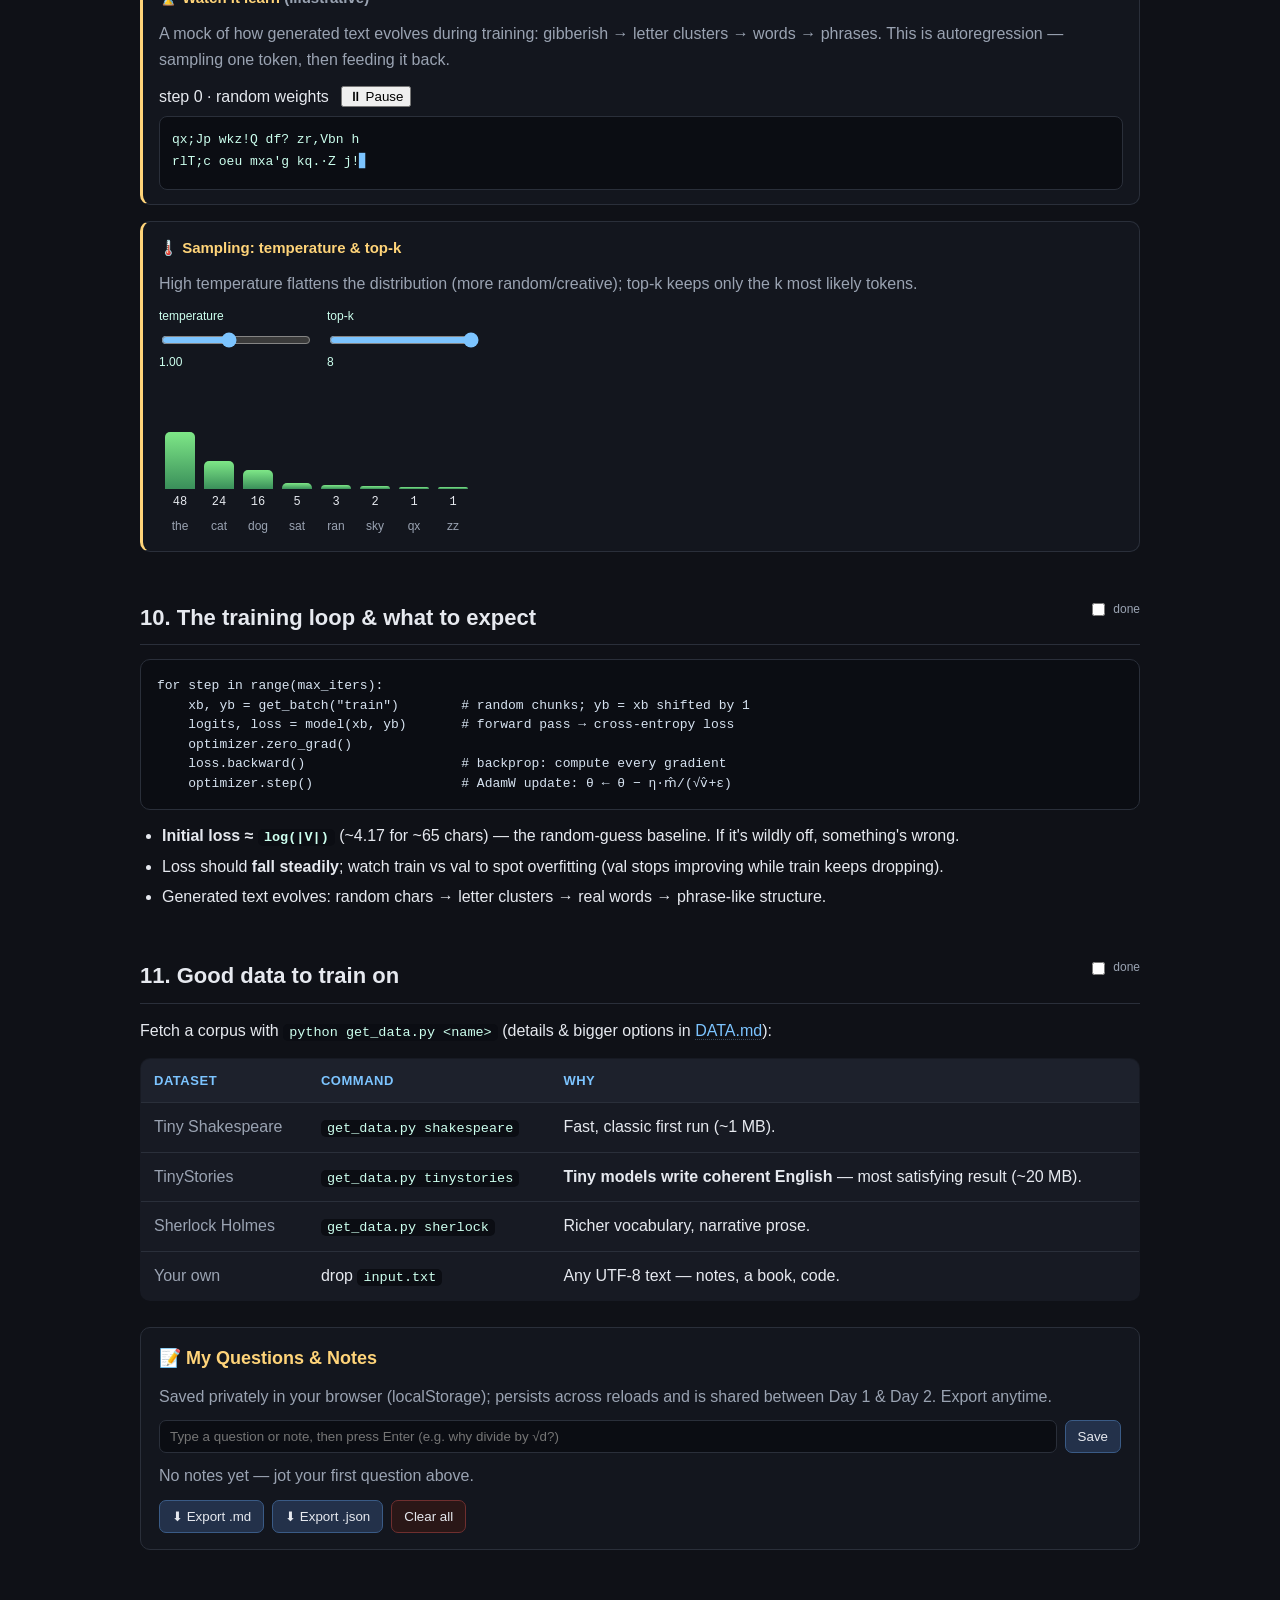
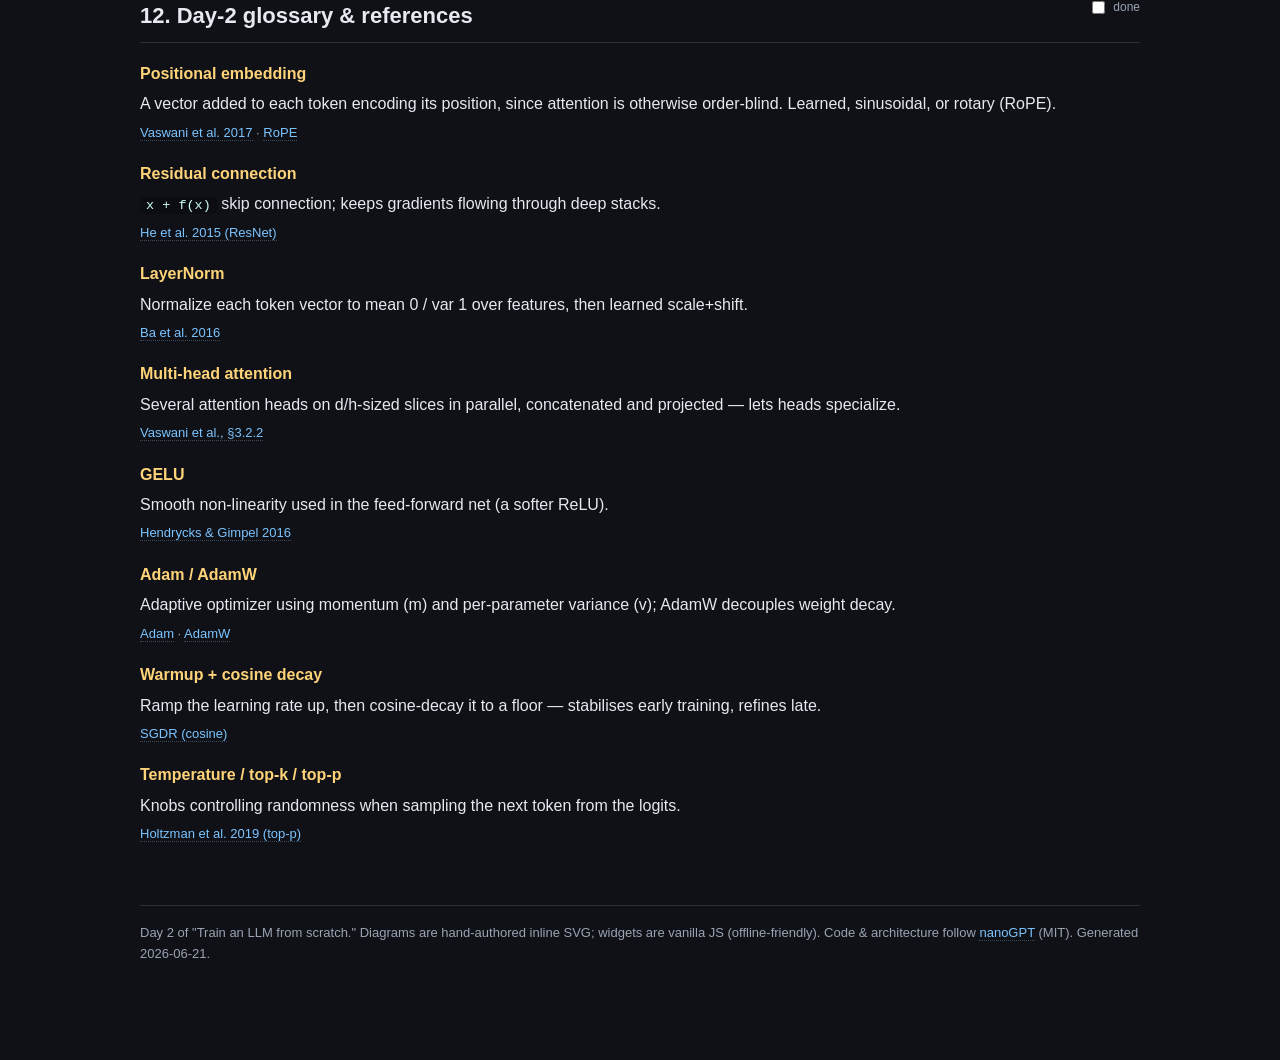
==== commit 476c051f: "Add tasteful animations to the tutorial - marching-ant 'flow' along pipeline, attention & residual d" ====
--- a/gpt_tutorial/day2.html
+++ b/gpt_tutorial/day2.html
@@ -138,7 +138,7 @@
 <span class="formula">x = x + Attention(LayerNorm(x))
 x = x + FeedForward(LayerNorm(x))</span>
 
-<figure>
+<figure class="flowfig">
 <svg viewBox="0 0 640 200" role="img" aria-label="Residual connection gradient highway">
   <rect class="boxa" x="30" y="80" width="60" height="40" rx="7"/><text x="60" y="105" text-anchor="middle" class="mono">x</text>
   <rect class="box"  x="200" y="80" width="90" height="40" rx="7"/><text x="245" y="105" text-anchor="middle" class="mono" font-size="12">f(x)</text>
@@ -172,7 +172,7 @@
 <span class="formula">head_i = softmax(Q_i·K_iᵀ / √d_k) · V_i
 MultiHead = Concat(head_1, …, head_h) · W_O      (d_k = d / h)</span>
 
-<figure>
+<figure class="flowfig">
 <svg viewBox="0 0 600 250" role="img" aria-label="Multi-head attention">
   <rect class="boxa" x="250" y="200" width="100" height="34" rx="7"/><text x="300" y="222" text-anchor="middle" class="mono">x</text>
   <rect class="box" x="60"  y="110" width="100" height="40" rx="7"/><text x="110" y="134" text-anchor="middle" class="mono" font-size="11">head 1 (Q₁K₁V₁)</text>
@@ -229,6 +229,7 @@
     <tr><td>Top-p (nucleus)</td><td>Keep the smallest set whose probs sum to p.</td><td>Adaptive cutoff; popular default.</td></tr>
   </tbody>
 </table>
+<div class="widget" id="w-generate"></div>
 <div class="widget" id="w-sampling"></div>
 
 <!-- ============================ TRAINING LOOP ============================ -->
--- a/gpt_tutorial/assets/app.css
+++ b/gpt_tutorial/assets/app.css
@@ -50,3 +50,27 @@
 .note-page{color:#7cc4ff;font-family:monospace;font-size:12px}
 .note-time{color:#9aa3b2;font-size:11px;margin-top:3px}
 .note-del{background:transparent;border:none;color:#ff9d7c;cursor:pointer;font-size:14px}
+
+/* ---------------- animations (gated by body.anim-ready; off for reduced-motion) -------------- */
+@keyframes march   { to { stroke-dashoffset:-26; } }
+@keyframes draw    { to { stroke-dashoffset:0;  } }
+@keyframes fadeUp  { from{opacity:0;transform:translateY(14px);} to{opacity:1;transform:none;} }
+@keyframes blink   { 50%{opacity:0;} }
+
+/* flowing arrows inside diagrams marked .flowfig */
+body.anim-ready figure.flowfig .edge  { stroke-dasharray:7 6; animation:march 1.1s linear infinite; }
+body.anim-ready figure.flowfig .edged { animation:march 1.1s linear infinite; }
+
+/* curves draw themselves in when their figure scrolls into view */
+body.anim-ready .draw                  { stroke-dasharray:1; stroke-dashoffset:1; }
+body.anim-ready figure.in-view .draw   { animation:draw 1.3s ease forwards; }
+
+/* figures fade/slide up on first view */
+body.anim-ready figure.animate         { opacity:0; }
+body.anim-ready figure.animate.in-view { animation:fadeUp .6s ease forwards; }
+
+/* "watch it learn" typewriter */
+.gen-bar{display:flex;align-items:center;gap:12px;margin:6px 0}
+.gen-out{background:#0b0d13;border:1px solid #2a2f3a;border-radius:8px;padding:12px;min-height:74px;
+  font-family:"SF Mono",ui-monospace,Menlo,Consolas,monospace;font-size:13px;color:#cfe;white-space:pre-wrap;margin:0}
+body.anim-ready .gen-out::after{content:'▋';color:#7cc4ff;animation:blink 1s steps(1) infinite}
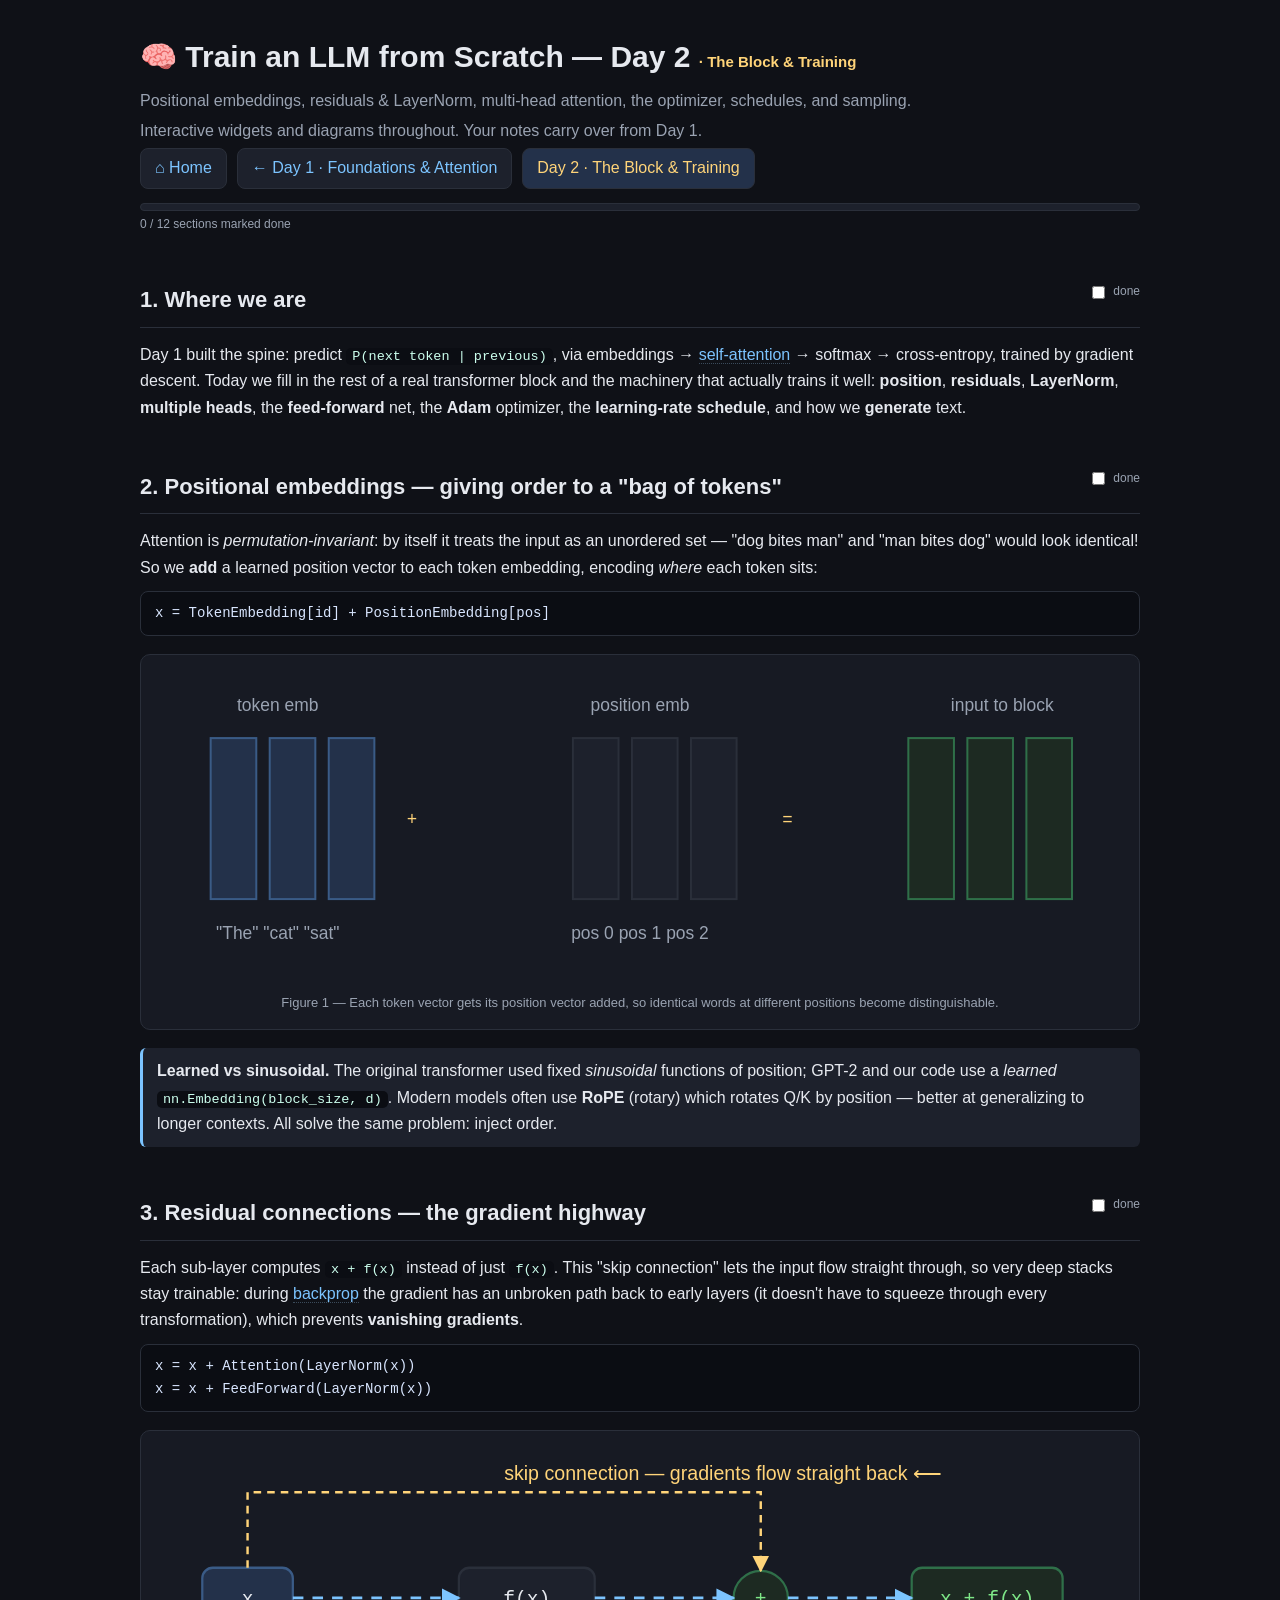
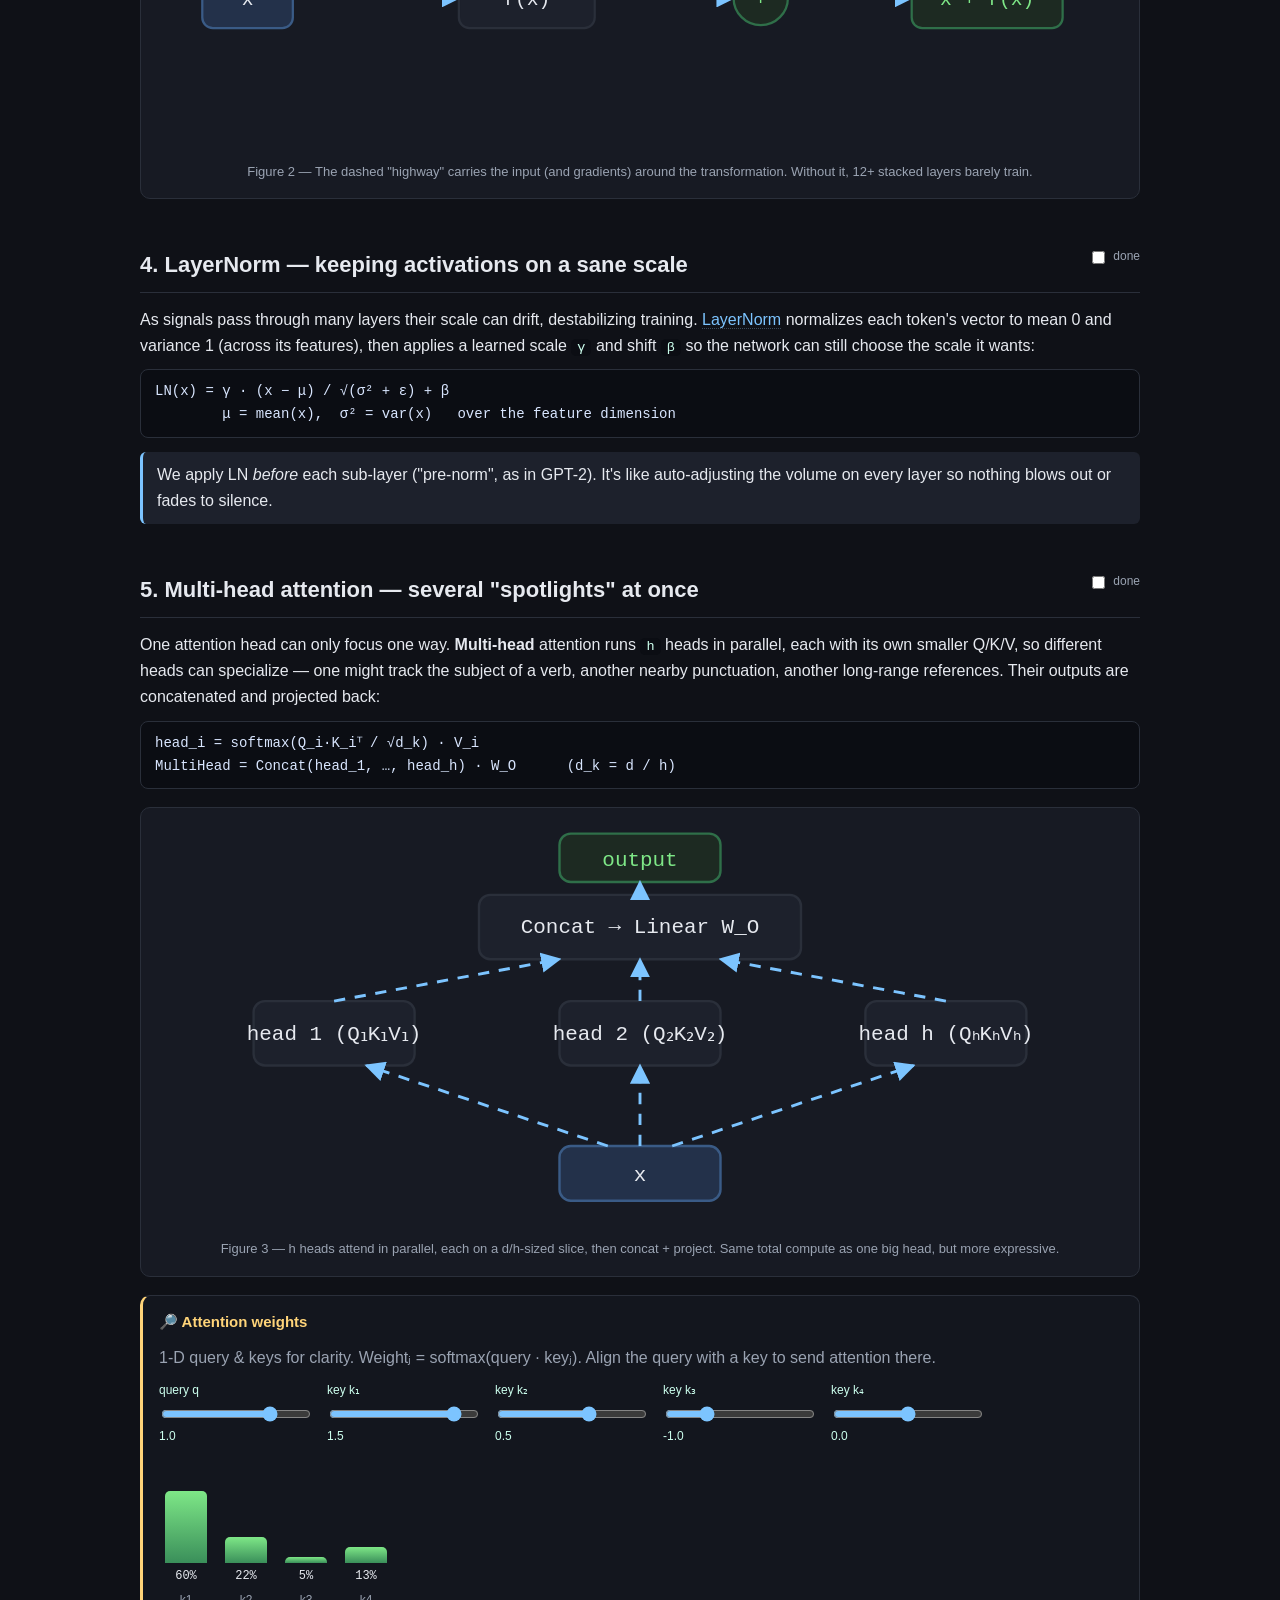
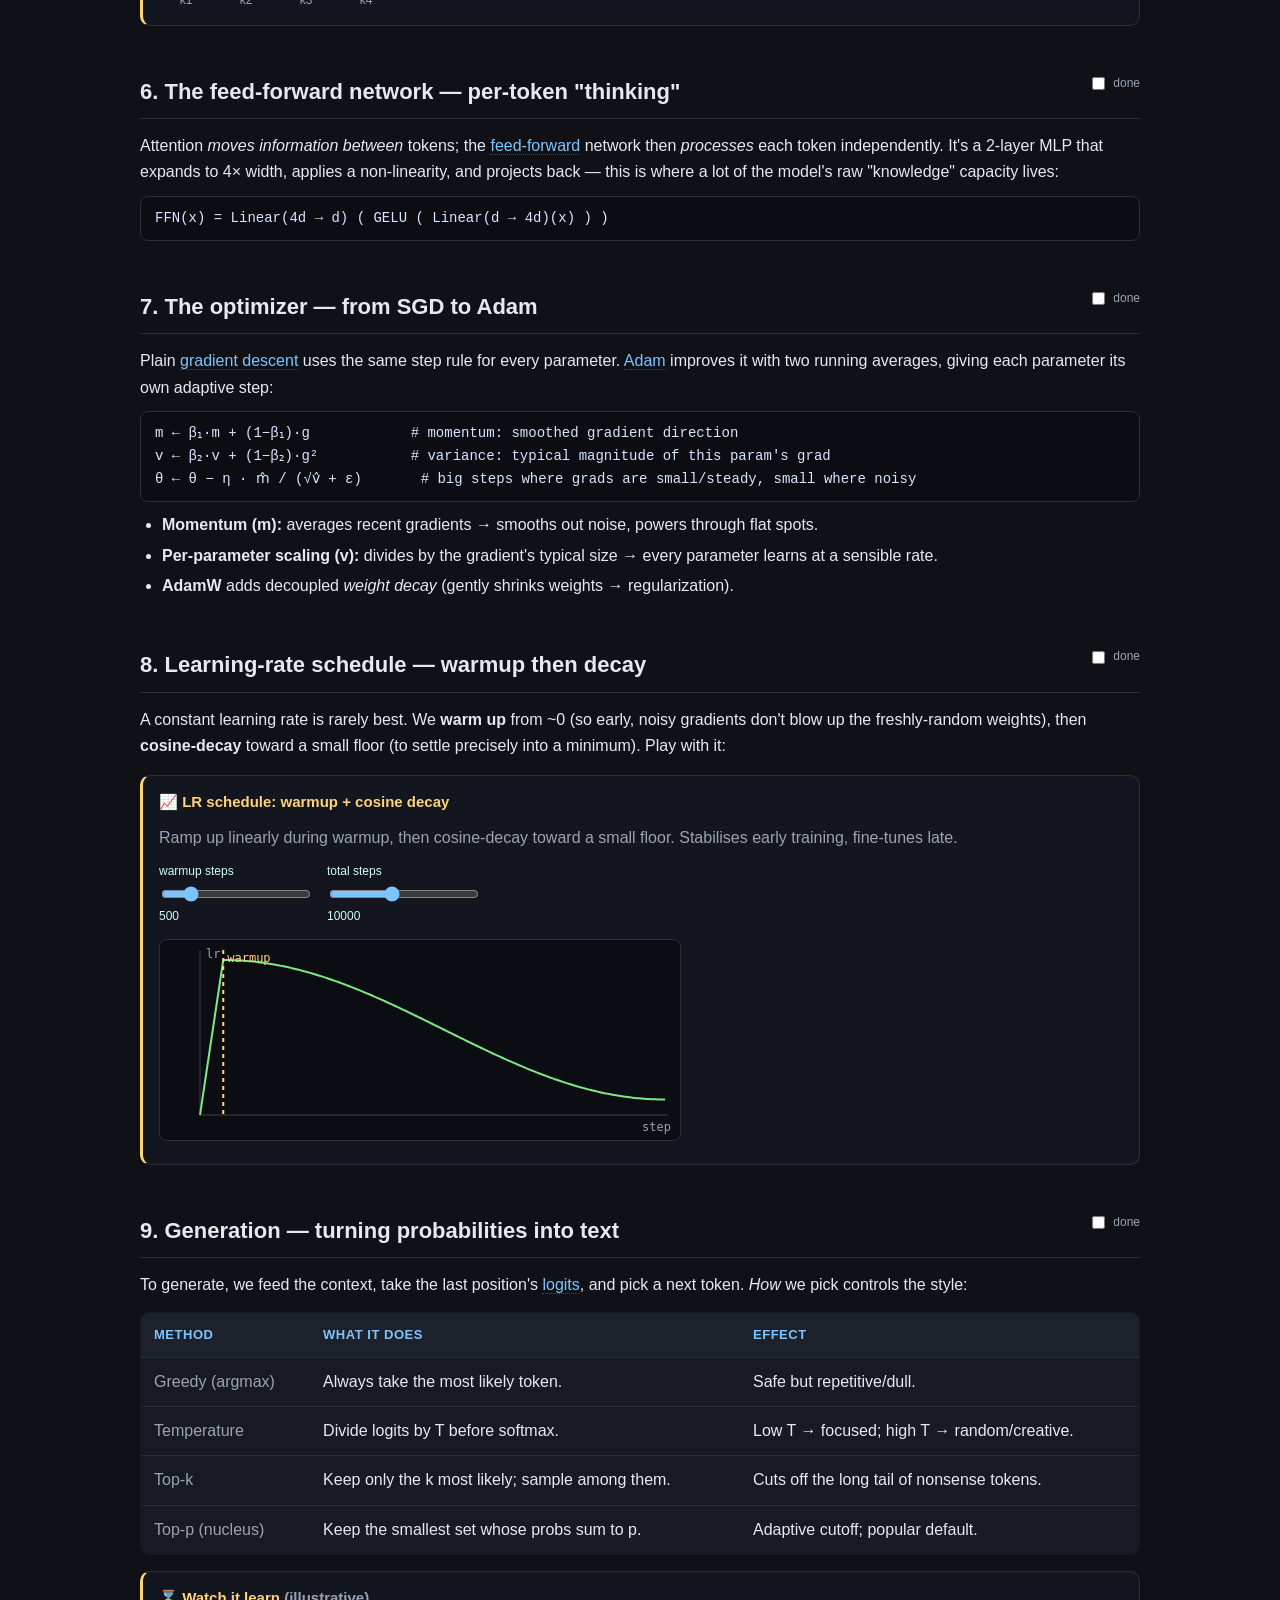
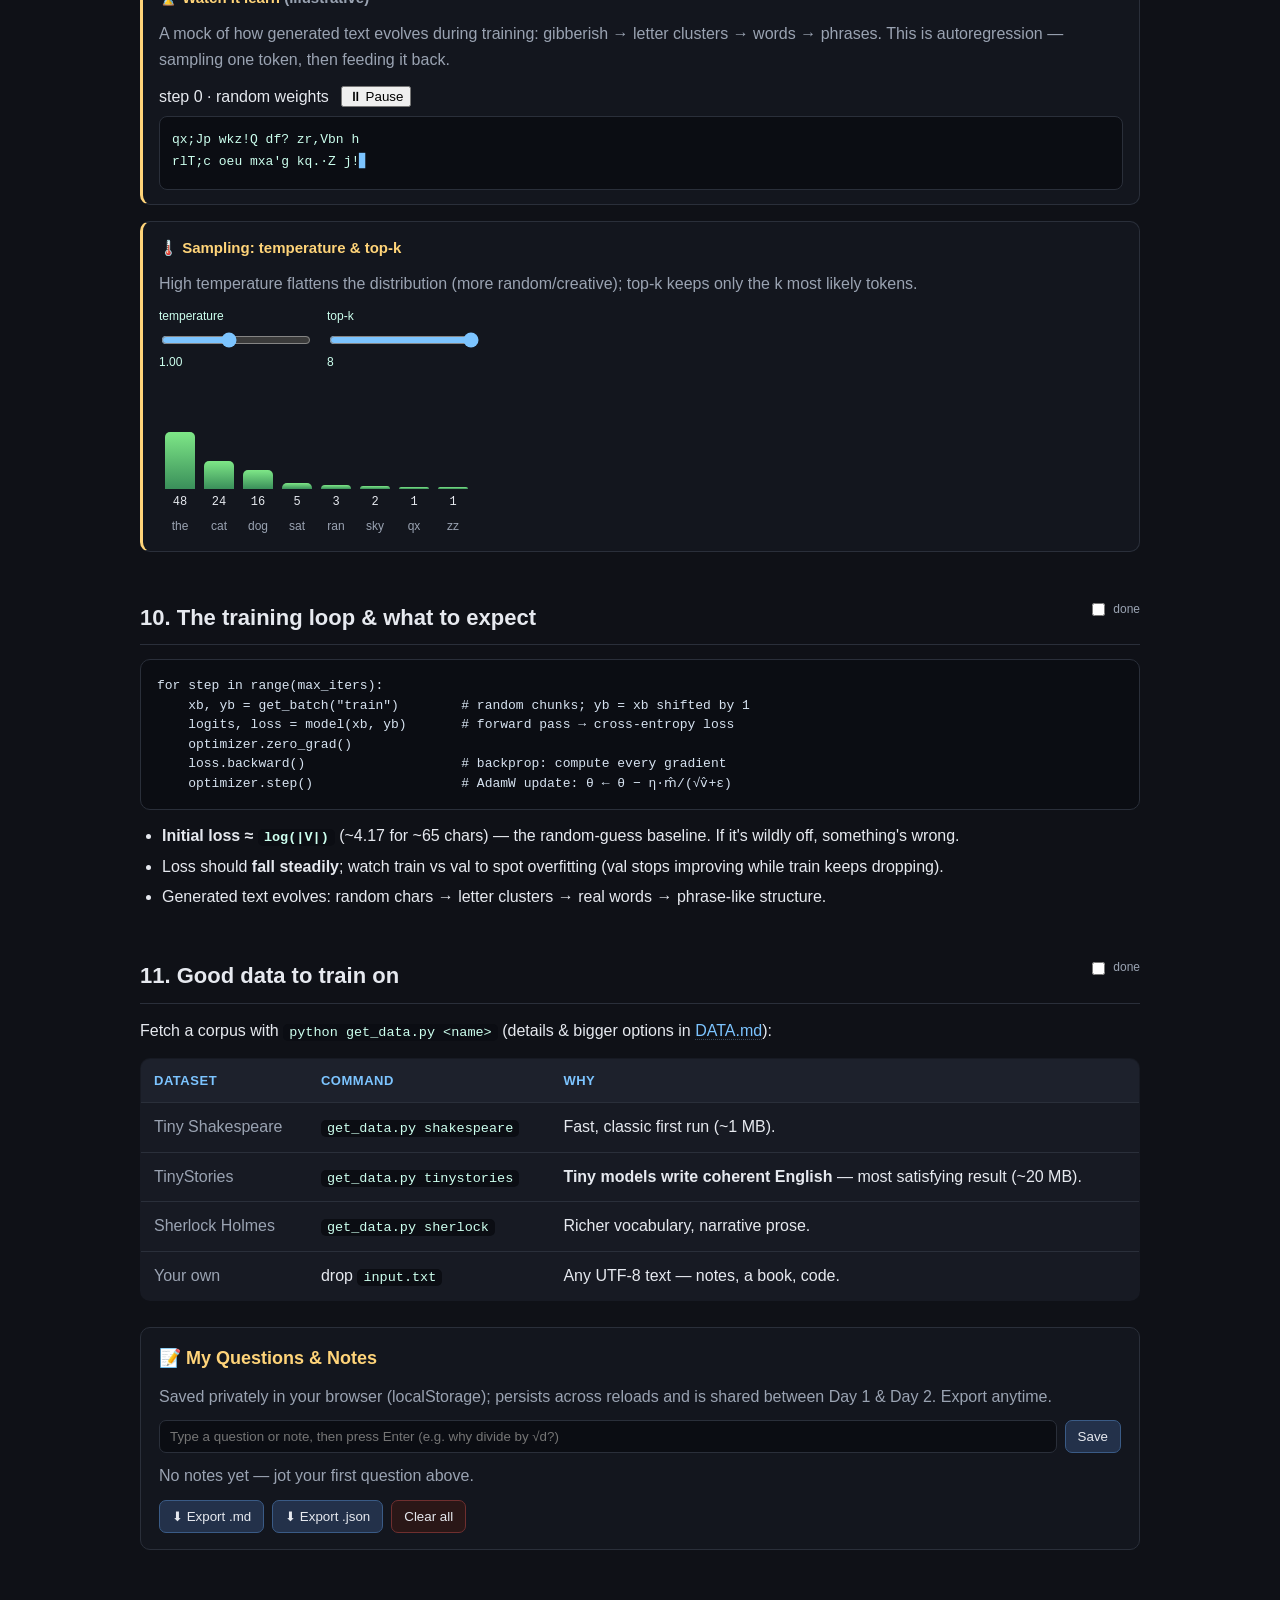
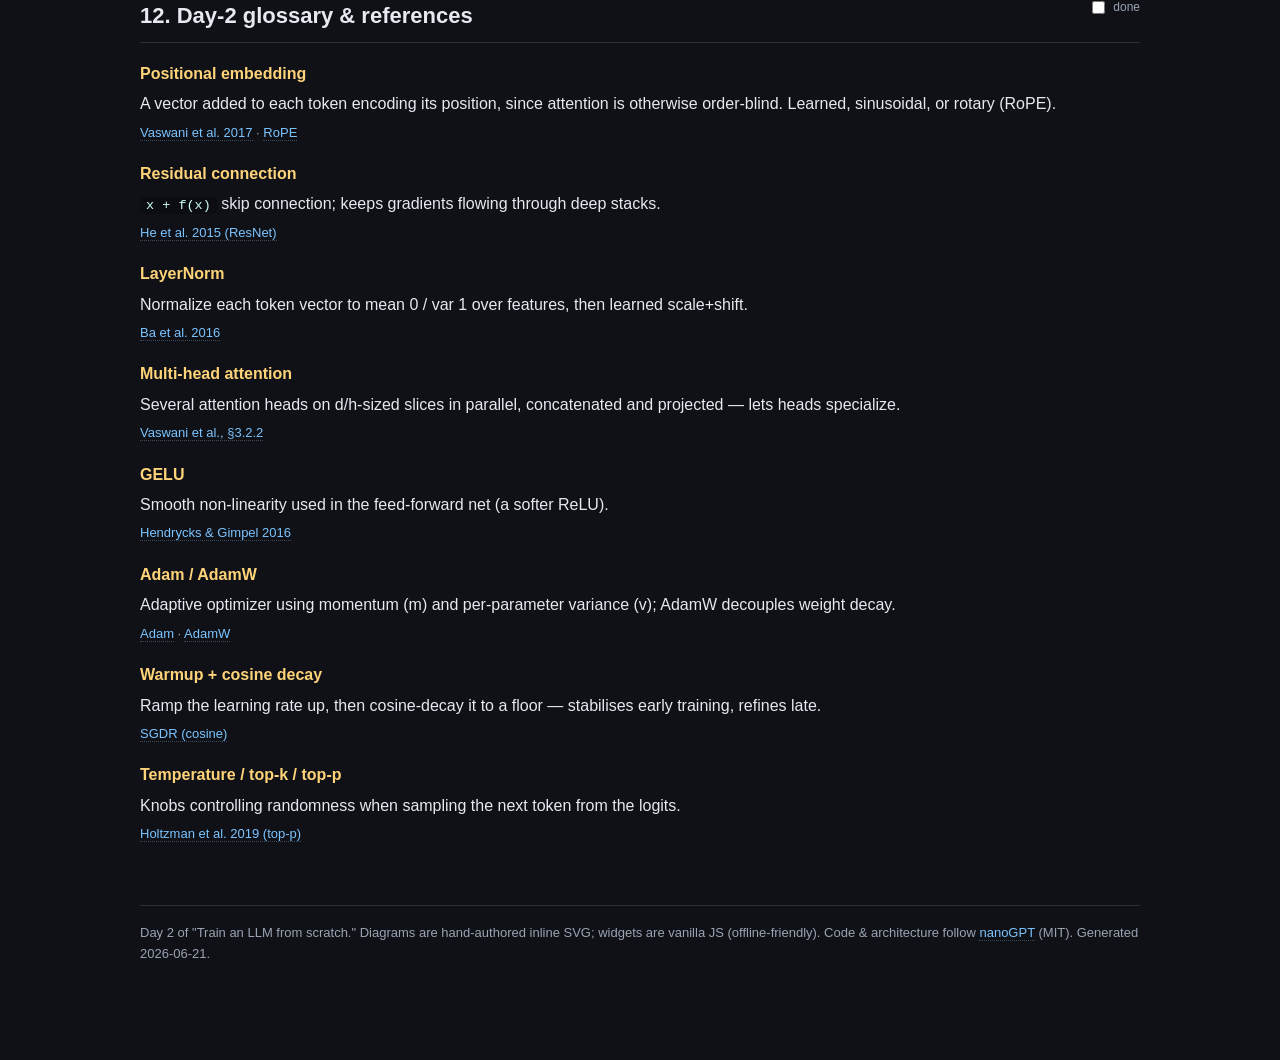
==== commit 621794db: "Add course landing page (index.html) with progress dashboard - index.html: hero, lesson cards showin" ====
--- a/gpt_tutorial/day2.html
+++ b/gpt_tutorial/day2.html
@@ -76,6 +76,7 @@
 </header>
 
 <nav class="topnav">
+  <a href="index.html">⌂ Home</a>
   <a href="day1.html">← Day 1 · Foundations &amp; Attention</a>
   <a href="day2.html" class="active">Day 2 · The Block &amp; Training</a>
 </nav>
--- a/gpt_tutorial/assets/app.css
+++ b/gpt_tutorial/assets/app.css
@@ -74,3 +74,13 @@
 .gen-out{background:#0b0d13;border:1px solid #2a2f3a;border-radius:8px;padding:12px;min-height:74px;
   font-family:"SF Mono",ui-monospace,Menlo,Consolas,monospace;font-size:13px;color:#cfe;white-space:pre-wrap;margin:0}
 body.anim-ready .gen-out::after{content:'▋';color:#7cc4ff;animation:blink 1s steps(1) infinite}
+
+/* ---------------- landing dashboard ---------------- */
+#dashboard{display:grid;grid-template-columns:1fr 1fr;gap:16px;margin:18px 0}
+@media (max-width:640px){#dashboard{grid-template-columns:1fr}}
+.day-card{display:block;background:#171a23;border:1px solid #2a2f3a;border-radius:12px;
+  padding:18px;border-bottom:1px solid #2a2f3a;transition:border-color .15s,transform .15s}
+.day-card:hover{border-color:#3a5b86;transform:translateY(-2px)}
+.day-title{font-weight:700;color:#ffd479;margin-bottom:12px}
+.dash-track{height:9px;background:#0b0d13;border:1px solid #2a2f3a;border-radius:6px;overflow:hidden}
+.dash-bar{height:100%;width:0;background:linear-gradient(90deg,#7cc4ff,#7ee787);transition:width .4s}
